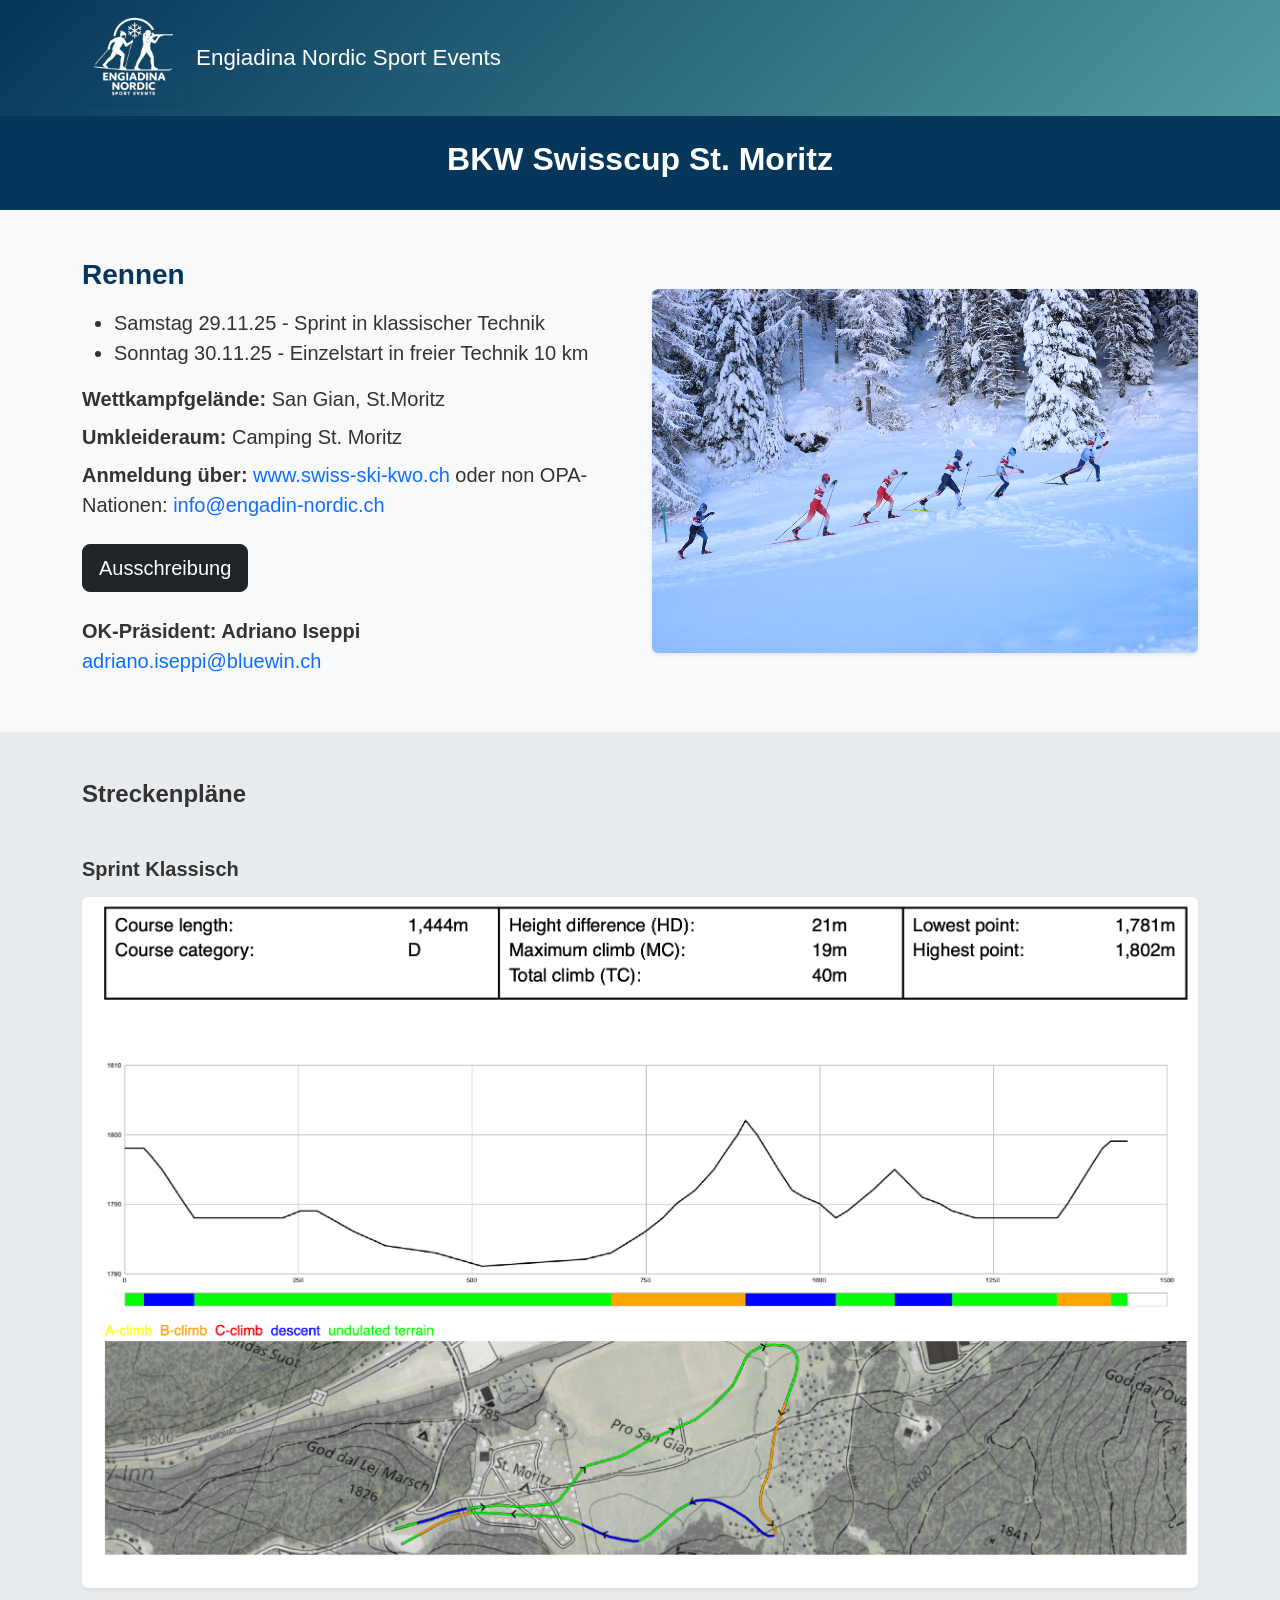
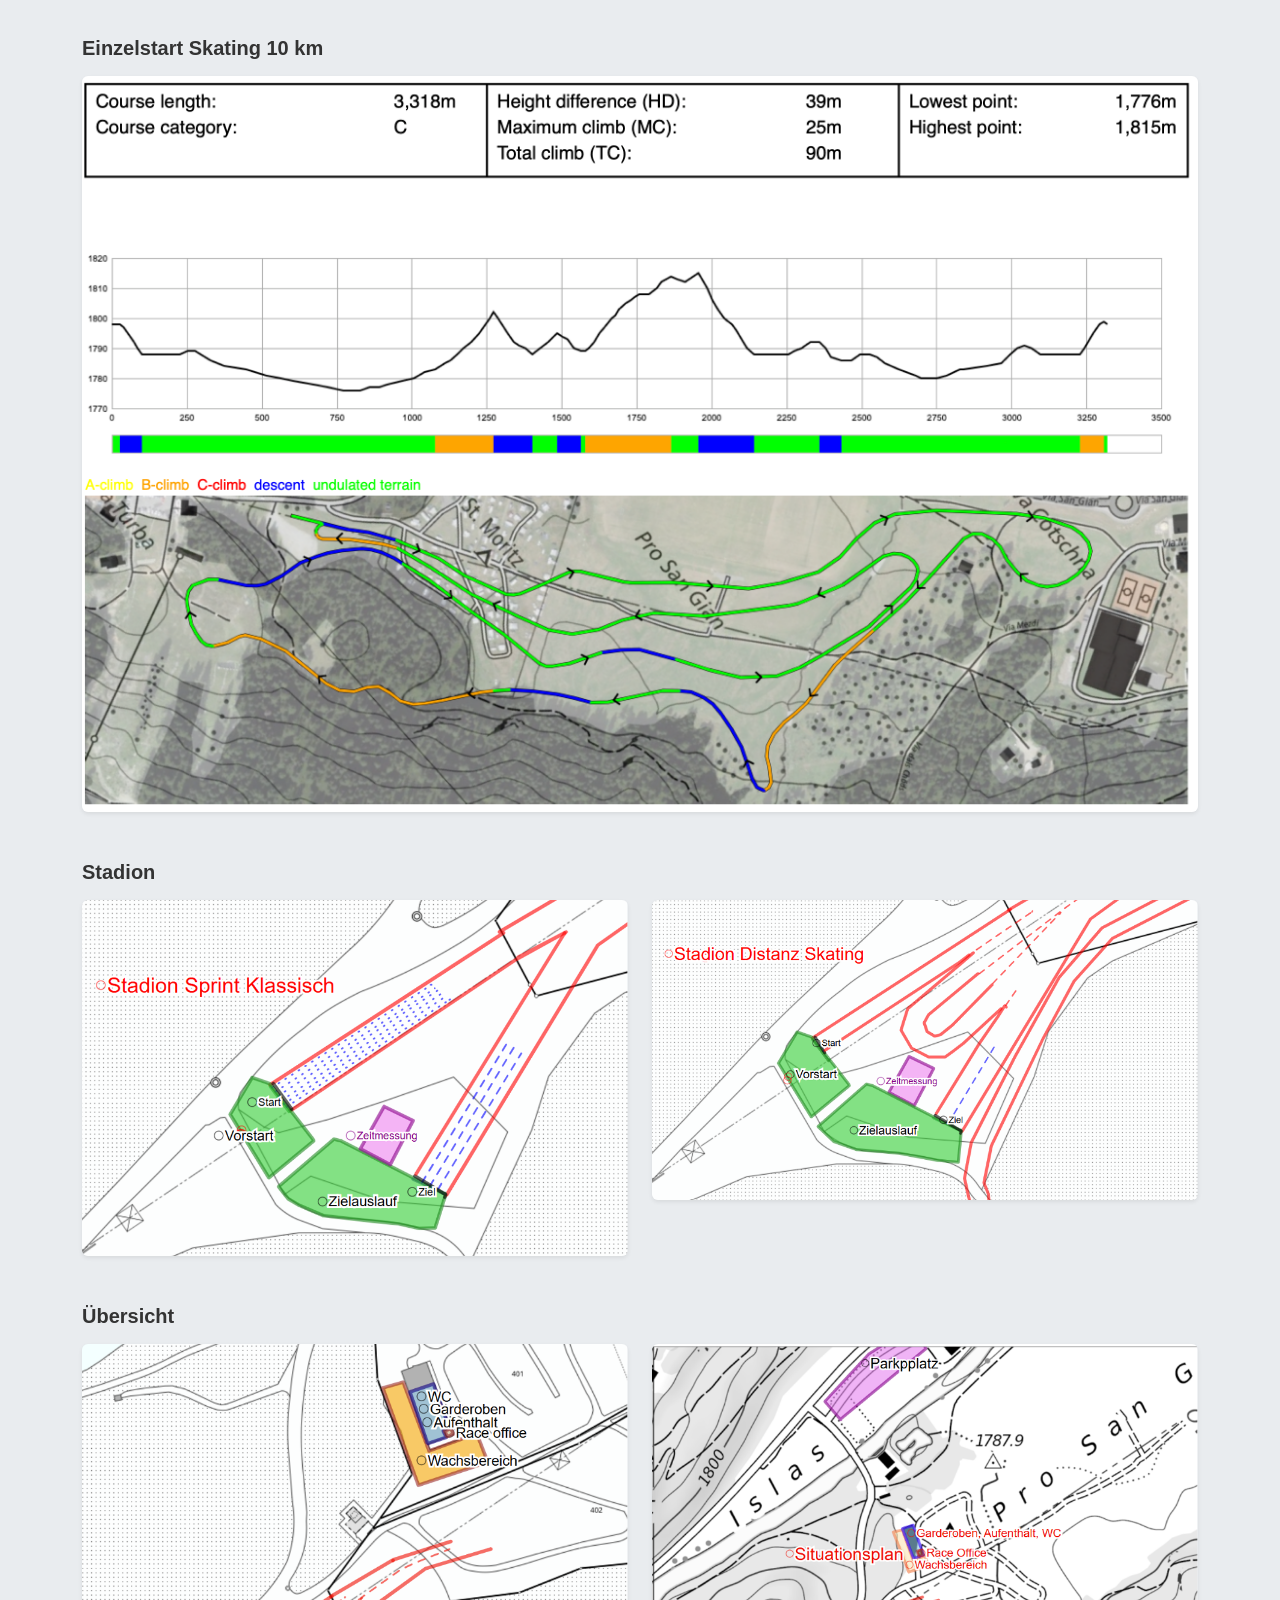
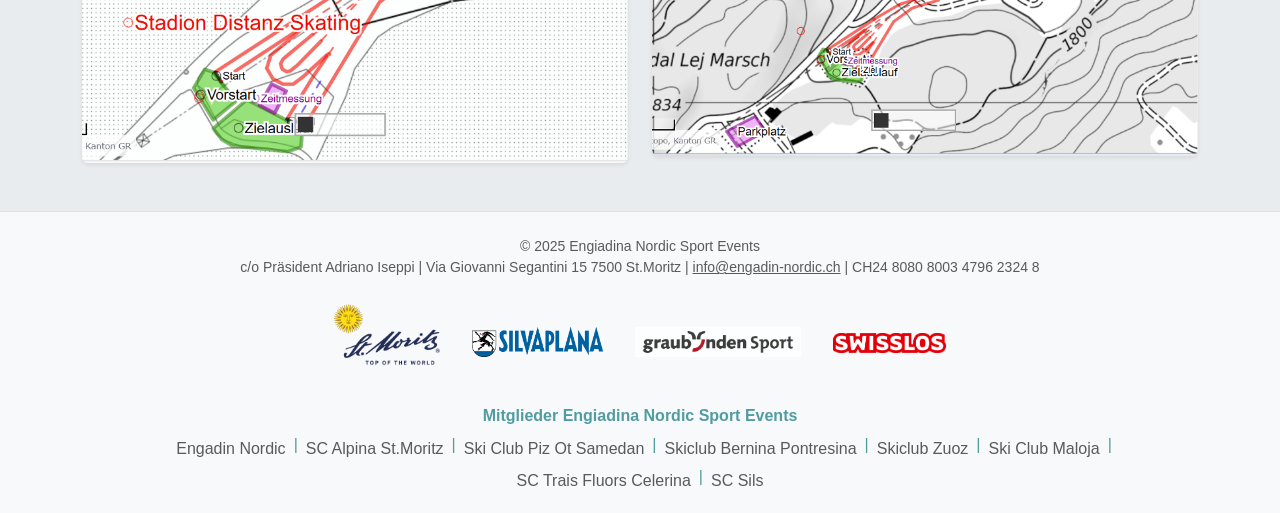
==== index.html @ 01edca63 "Changes" ====
<!DOCTYPE html>
<html lang="en">

<head>
  <meta charset="UTF-8">
  <meta name="viewport" content="width=device-width, initial-scale=1.0">
  <meta name="description" content="Engiadina Nordic Sport Events organisiert Nordic-Events im Engadin. Finde Termine und Informationen zu unseren Rennen.">
  <title>Engiadina Nordic Sports Event | EN Sportevents</title>
  
  <!-- Bootstrap CSS -->
  <link href="https://cdn.jsdelivr.net/npm/bootstrap@5.3.8/dist/css/bootstrap.min.css" rel="stylesheet">
  <!-- Custom CSS -->
  <link rel="stylesheet" href="styles.css">
</head>

<body>
  <!-- Navbar -->
  <nav class="navbar navbar-expand-lg custom-navbar navbar-dark sticky-top">
    <div class="container">
      <a class="navbar-brand d-flex align-items-center flex-nowrap text-truncate" href="#">
        <img src="images/logo2.png" alt="Logo" height="90" class="px-2 rounded shadow-sm flex-shrink-0">
        <span class="ms-2 text-truncate">Engiadina Nordic Sport Events</span>
      </a>
      
      <!--<button class="navbar-toggler" type="button" data-bs-toggle="collapse" data-bs-target="#navbarNav" aria-controls="navbarNav" aria-expanded="false" aria-label="Toggle navigation">
        <span class="navbar-toggler-icon"></span>
      </button>
      <div class="collapse navbar-collapse justify-content-end" id="navbarNav">
        <ul class="navbar-nav">
          <li class="nav-item"><a class="nav-link" href="#">Mitglieder</a></li>
          <li class="nav-item"><a class="nav-link" href="#">Sponsoren</a></li>
          <li class="nav-item"><a class="nav-link" href="#">Kontakt</a></li>
        </ul>
      </div>-->
    </div>
  </nav>

  <!-- Hero Section -->
  <section class="hero-section text-center text-white">
    <div class="container py-4">
      <h1 class="fs-2 fw-bold mb-2">BKW Swisscup St. Moritz</h1>
    </div>
  </section>

  <!-- Race Info Section -->
  <section class="race-info">
    <div class="container py-5">
      <div class="row align-items-center g-4">
        <div class="col-md-6">
          <h3 class="fs-3 fw-semibold mb-3">Rennen</h3>
          <ul class="fs-5">
            <li>Samstag 29.11.25 - Sprint in klassischer Technik</li>
            <li>Sonntag 30.11.25 - Einzelstart in freier Technik 10 km</li>
          </ul>
          <p class="fs-5 mb-2"><strong>Wettkampfgelände:</strong> San Gian, St.Moritz</p>
          <p class="fs-5 mb-2"><strong>Umkleideraum:</strong> Camping St. Moritz</p>
          <p class="fs-5 mb-0">
            <strong>Anmeldung über:</strong> 
            <a href="https://www.swiss-ski-kwo.ch" class="link-primary" target="_blank">www.swiss-ski-kwo.ch</a> 
            oder non OPA-Nationen: 
            <a href="mailto:info@engadin-nordic.ch" class="link-primary">info@engadin-nordic.ch</a>
          </p>
          <a href="files/auschreibung.pdf" download class="btn btn-lg btn-dark my-4">
            Ausschreibung
          </a>
          <p class="fs-5 mb-2"><strong>OK-Präsident: Adriano Iseppi</strong> 
            <br> <a href="mailto:adriano.iseppi@bluewin.ch" class="link-primary">adriano.iseppi@bluewin.ch</a></p>
        </div>
        <div class="col-md-6">
          <img src="images/6athletes.jpeg" 
               class="img-fluid rounded shadow-sm" 
               alt="Athletes racing" 
               loading="lazy">
        </div>
      </div>
    </div>
  </section>
  <section class="bg-body-secondary">
    <div class="container py-5">
      <h4 class="fs-4 fw-semibold mb-5"> Streckenpläne</h4>
        <div>
          <h5 class="fs-5 fw-semibold mb-3">Sprint Klassisch</h5>
          <img src="images/sprint.png" 
               class="img-fluid rounded shadow-sm" 
               alt="Sprint Classic Map" 
               loading="lazy">
        </div>
        <div>
          <h5 class="fs-5 fw-semibold mt-5 mb-3">Einzelstart Skating 10 km</h5>
          <img src="images/distanz.png" 
               class="img-fluid rounded shadow-sm" 
               alt="Individual Skate Map" 
               loading="lazy">
        </div>
        <div class="row">
          <h5 class="fs-5 fw-semibold mt-5 mb-3">Stadion</h5>
          <div class="col">
            
            <img src="images/stadion1.png" 
                class="img-fluid rounded shadow-sm" 
                alt="Stadionübersicht" 
                loading="lazy">
          </div>
          <div class="col">
            <img src="images/stadion2.png" 
                class="img-fluid rounded shadow-sm" 
                alt="Stadionübersicht" 
                loading="lazy">
          </div>
        </div>
        <div class="row">
          <h5 class="fs-5 fw-semibold mt-5 mb-3">Übersicht</h5>
          <div class="col">  
            <img src="images/uebersicht1.png" 
                class="img-fluid rounded shadow-sm" 
                alt="Übersichtsplan" 
                loading="lazy">
          </div>
          <div class="col">
            <img src="images/uebersicht2.png" 
                class="img-fluid rounded shadow-sm" 
                alt="Übersichtsplan" 
                loading="lazy">
          </div>
        </div>
    </div>
  </section>

  <!-- Footer -->
<footer class="bg-light mt-auto pt-4 pb-3">
  <div class="container">

    <!-- Contact / Copyright -->
    <div class="text-center mb-3">
      <small class="text-muted d-block">© 2025 Engiadina Nordic Sport Events</small>
      <small class="text-muted d-block">
        c/o Präsident Adriano Iseppi | Via Giovanni Segantini 15
        7500 St.Moritz | 
        <a href="mailto:info@engadin-nordic.ch" class="text-muted">info@engadin-nordic.ch</a>
        | CH24 8080 8003 4796 2324 8
      </small>
    </div>

    <!-- Sponsors -->
    <div class="d-flex justify-content-center align-items-center mb-3 flex-wrap">
      <a href="https://www.stmoritz.com" class="mx-3 my-2">
        <img src="images/stmoritz.png" alt="Sponsor 1" height="80">
      </a>
      <a href="https://silvaplana.ch" class="mx-3 my-2">
        <img src="images/silvaplana.png" alt="Sponsor 2" height="30">
      </a>
      <a href="https://www.gr.ch/DE/institutionen/verwaltung/ekud/avs/sport/Seiten/default.aspx" class="mx-3 my-2">
        <img src="images/grsport.jpg" alt="Sponsor 3" height="30">
      </a>
      <a href="https://www.swisslos.ch/en/home.html" class="mx-3 my-2">
        <img src="images/swisslos.png" alt="Sponsor 4" height="20">
      </a>
    </div>

    <!-- Skiclubs -->
    <div class="text-center link-colored">
      <h6 class="fw-semibold mb-2">Mitglieder Engiadina Nordic Sport Events</h6>
      <div class="d-flex justify-content-center flex-wrap">
        <a href="https://engadin-nordic.ch" class="mx-2 my-1 text-decoration-none text-muted">Engadin Nordic</a> |
        <a href="https://www.skiclub-alpina.ch/" class="mx-2 my-1 text-decoration-none text-muted">SC Alpina St.Moritz</a> |
        <a href="https://www.pizot.ch/" class="mx-2 my-1 text-decoration-none text-muted">Ski Club Piz Ot Samedan</a> |
        <a href="https://skiclubpontresina.ch/" class="mx-2 my-1 text-decoration-none text-muted">Skiclub Bernina Pontresina</a> |
        <a href="https://www.skiclub-zuoz.ch/" class="mx-2 my-1 text-decoration-none text-muted">Skiclub Zuoz</a> |
        <p class="mx-2 my-1 text-decoration-none text-muted">Ski Club Maloja</p> |
        <p class="mx-2 my-1 text-decoration-none text-muted">SC Trais Fluors Celerina</p> |
        <p class="mx-2 my-1 text-decoration-none text-muted">SC Sils</p>
      </div>
    </div>

  </div>
</footer>

  <script src="https://cdn.jsdelivr.net/npm/bootstrap@5.3.8/dist/js/bootstrap.bundle.min.js"></script>
</body>
</html>
---- styles.css ----
/* Navbar */
.custom-navbar {
    background: linear-gradient(135deg, #063659 0%, #519BA2 100%);
  }
  
  .navbar-brand {
    min-width: 0; /* wichtig für text-truncate in flexbox */
  }
  
  .navbar-brand span {
    display: inline-block;
    font-size: clamp(0.8rem, 2vw, 1.4rem);
    overflow: hidden;
    text-overflow: ellipsis;
    white-space: nowrap;
  }
  
  
  /* Hero Section */
  .hero-section {
    background: #063659;
    color: #fff;
  }
  
  /* Race Info Section */
  .race-info {
    background-color: #f8f9fa;
  }
  
  .race-info h3 {
    color: #063659;
  }
  
  ul.list-unstyled li {
    margin-bottom: 0.5rem;
  }
  
  
  
  /* Footer */
  footer {
    border-top: 1px solid #dee2e6;
  }
  
  /* Optional — make links look neat */
  a.link-primary {
    text-decoration: none;
    font-weight: 500;
  }
  a.link-primary:hover {
    text-decoration: underline;
  }
  
  .link-colored {
    color: #519BA2 !important;
  }
  /* Small adjustments for spacing */
  body {
    font-family: 'Arial', sans-serif;
    color: #333;
  }
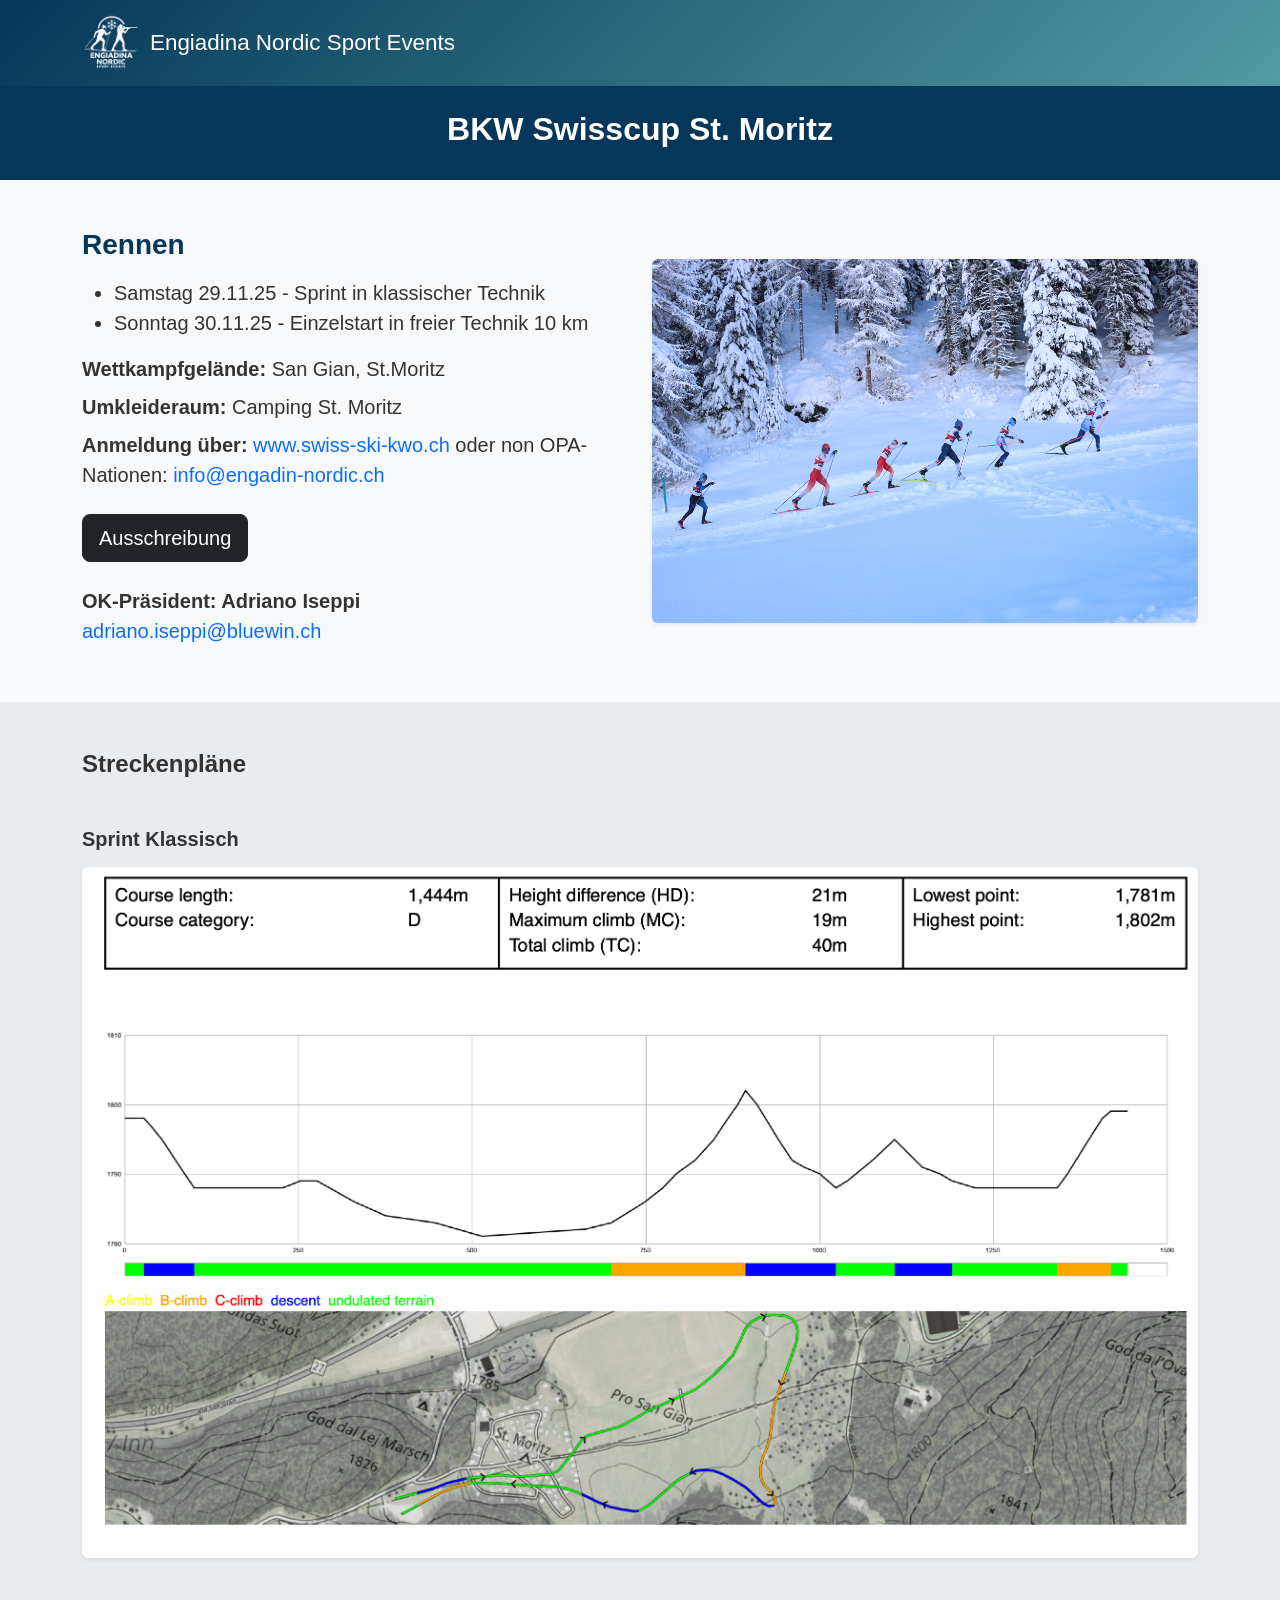
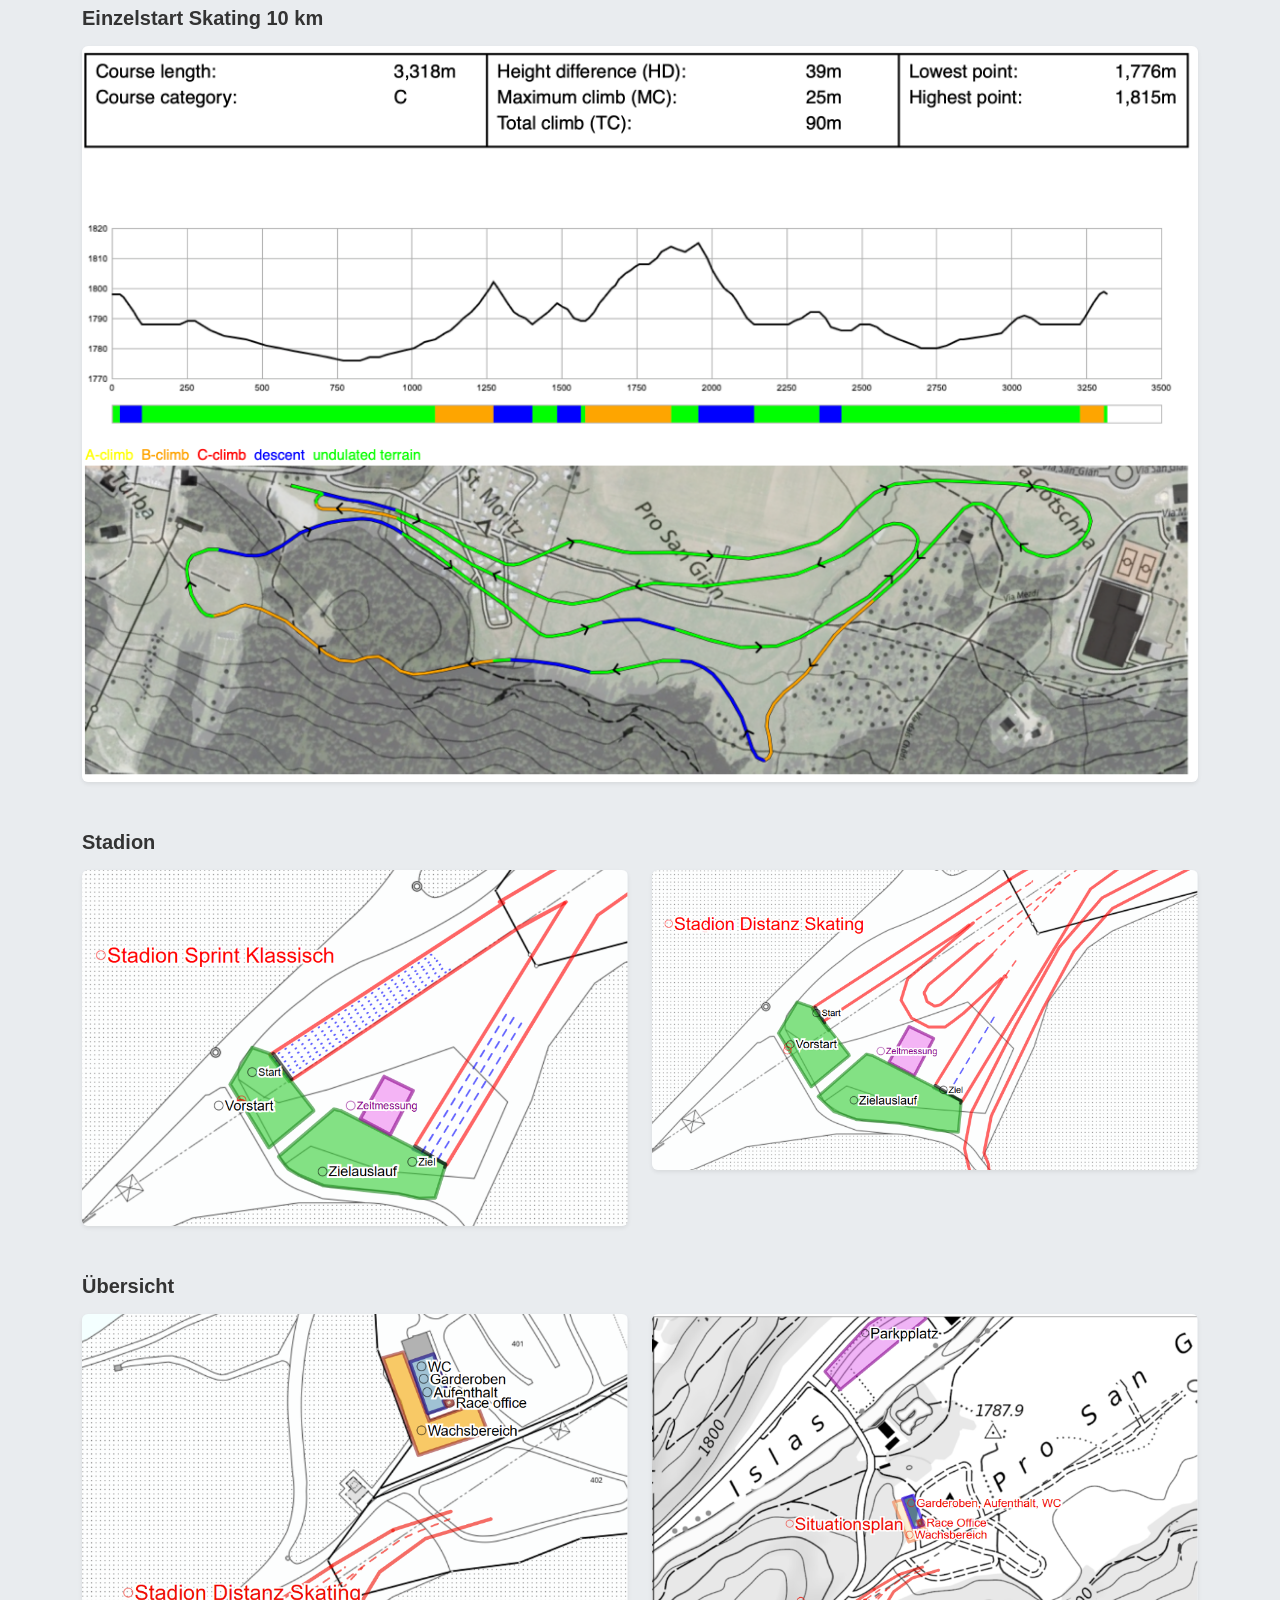
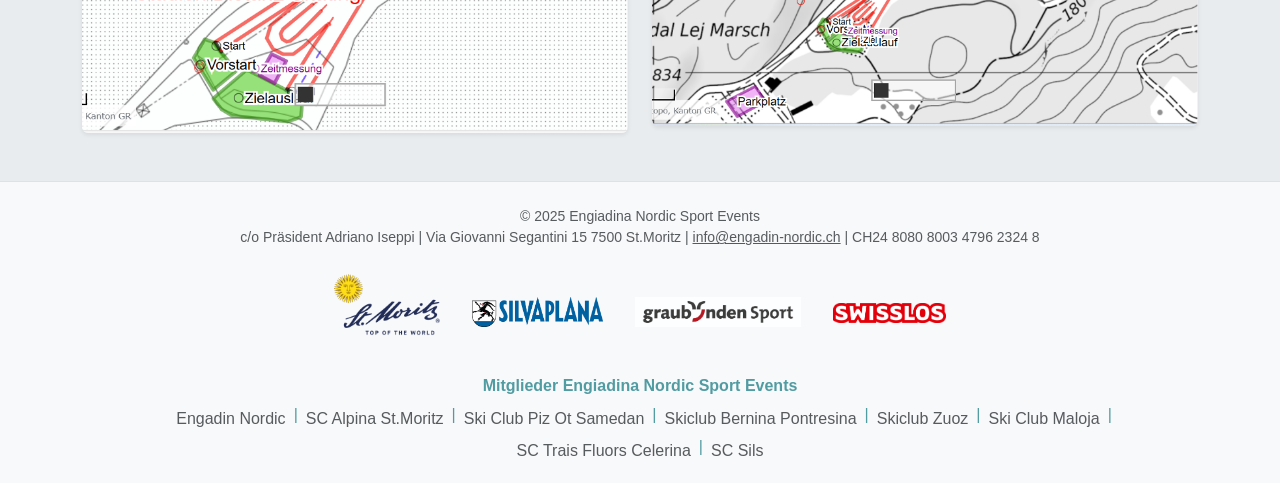
==== commit 4f83646b: "changes" ====
--- a/index.html
+++ b/index.html
@@ -17,9 +17,9 @@
   <!-- Navbar -->
   <nav class="navbar navbar-expand-lg custom-navbar navbar-dark sticky-top">
     <div class="container">
-      <a class="navbar-brand d-flex align-items-center flex-nowrap text-truncate" href="#">
-        <img src="images/logo2.png" alt="Logo" height="90" class="px-2 rounded shadow-sm flex-shrink-0">
-        <span class="ms-2 text-truncate">Engiadina Nordic Sport Events</span>
+      <a class="navbar-brand d-flex align-items-center" href="#">
+        <img src="images/logo2.png" alt="Logo" height="90" class="logo flex-shrink-0">
+        <span class="brand-text ms-2">Engiadina Nordic Sport Events</span>
       </a>
       
       <!--<button class="navbar-toggler" type="button" data-bs-toggle="collapse" data-bs-target="#navbarNav" aria-controls="navbarNav" aria-expanded="false" aria-label="Toggle navigation">
--- a/styles.css
+++ b/styles.css
@@ -4,16 +4,24 @@
   }
   
   .navbar-brand {
-    min-width: 0; /* wichtig für text-truncate in flexbox */
+    display: flex;
+    align-items: center;
+    min-width: 0; /* für flex + text-overflow wichtig */
   }
   
-  .navbar-brand span {
-    display: inline-block;
-    font-size: clamp(0.8rem, 2vw, 1.4rem);
+  .navbar-brand .logo {
+    height: 60px;
+    flex-shrink: 0; /* Logo bleibt gleich groß */
+  }
+  
+  .navbar-brand .brand-text {
+    flex-grow: 1;          /* Text nutzt den ganzen Platz */
+    font-size: clamp(0.9rem, 4vw, 1.4rem); /* dynamisch nach Platz */
+    white-space: nowrap;    /* oder normal, falls umbrechen erlaubt */
     overflow: hidden;
     text-overflow: ellipsis;
-    white-space: nowrap;
   }
+  
   
   
   /* Hero Section */
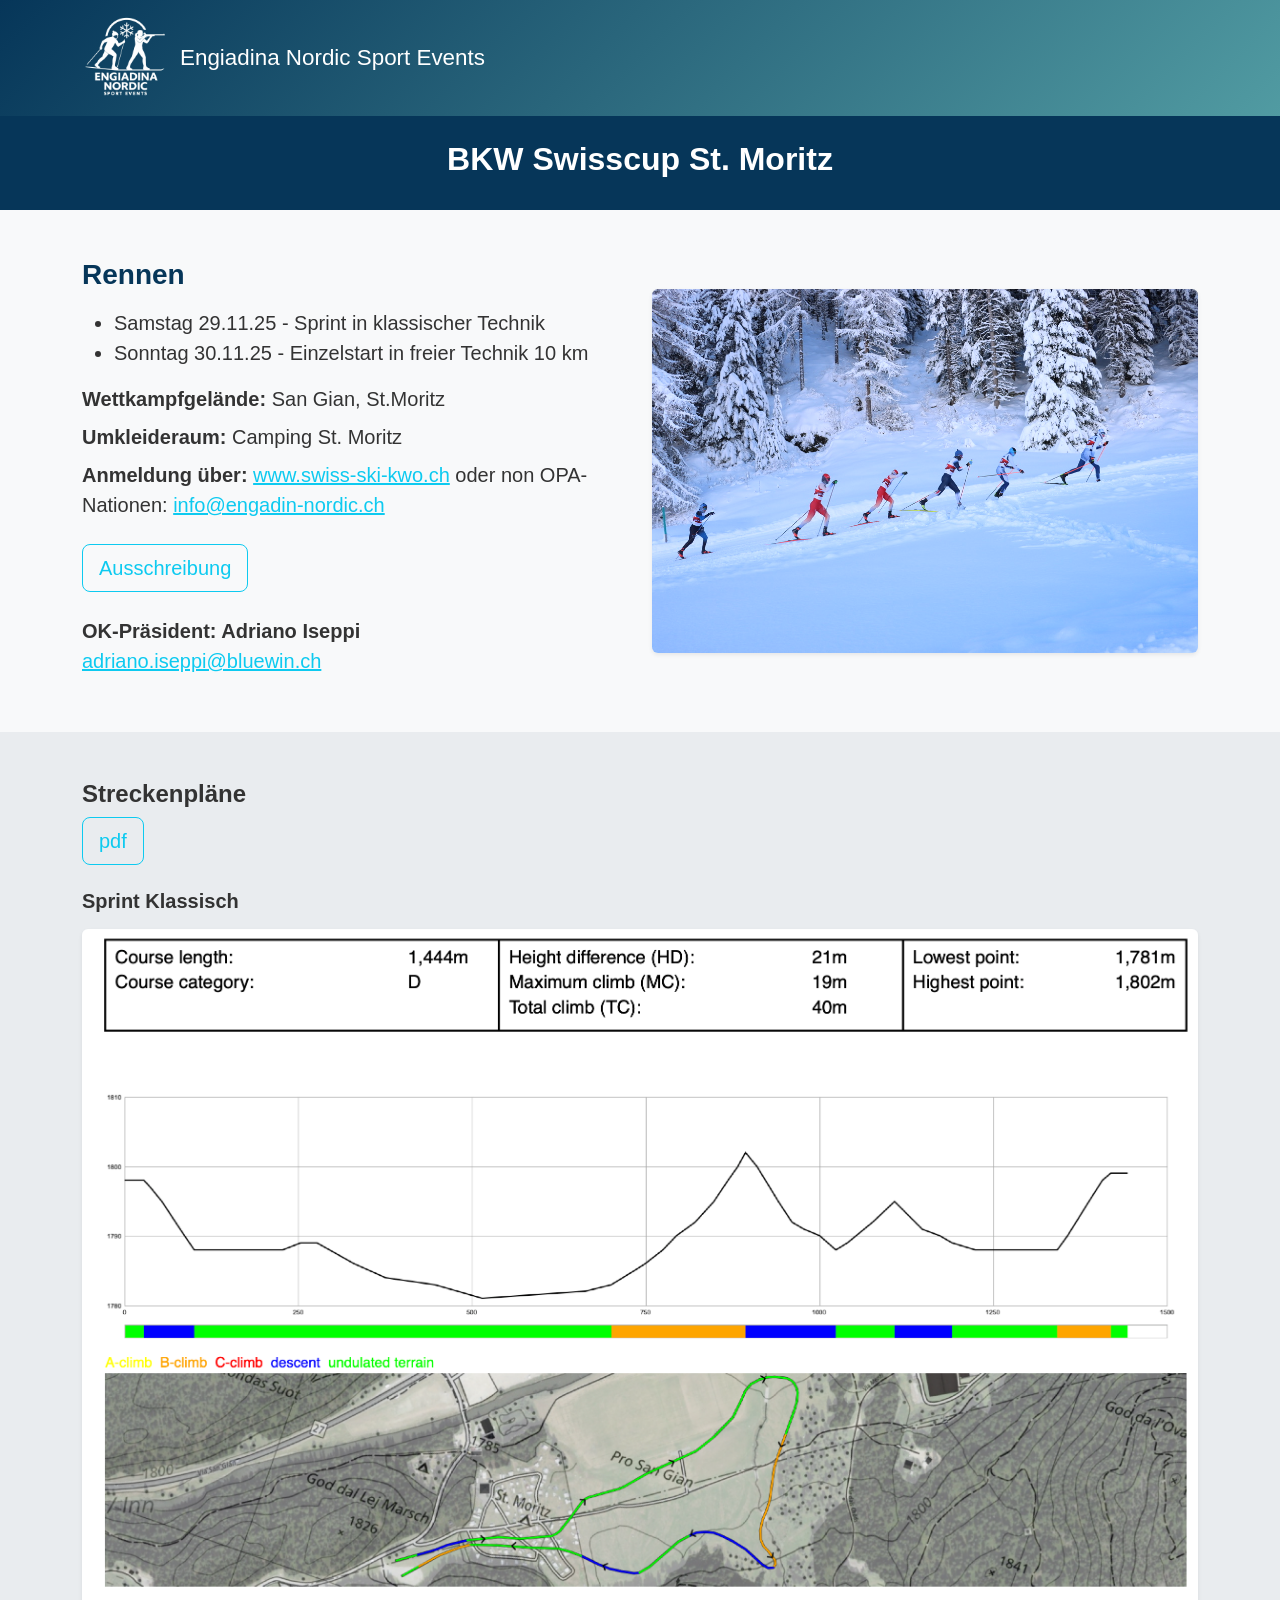
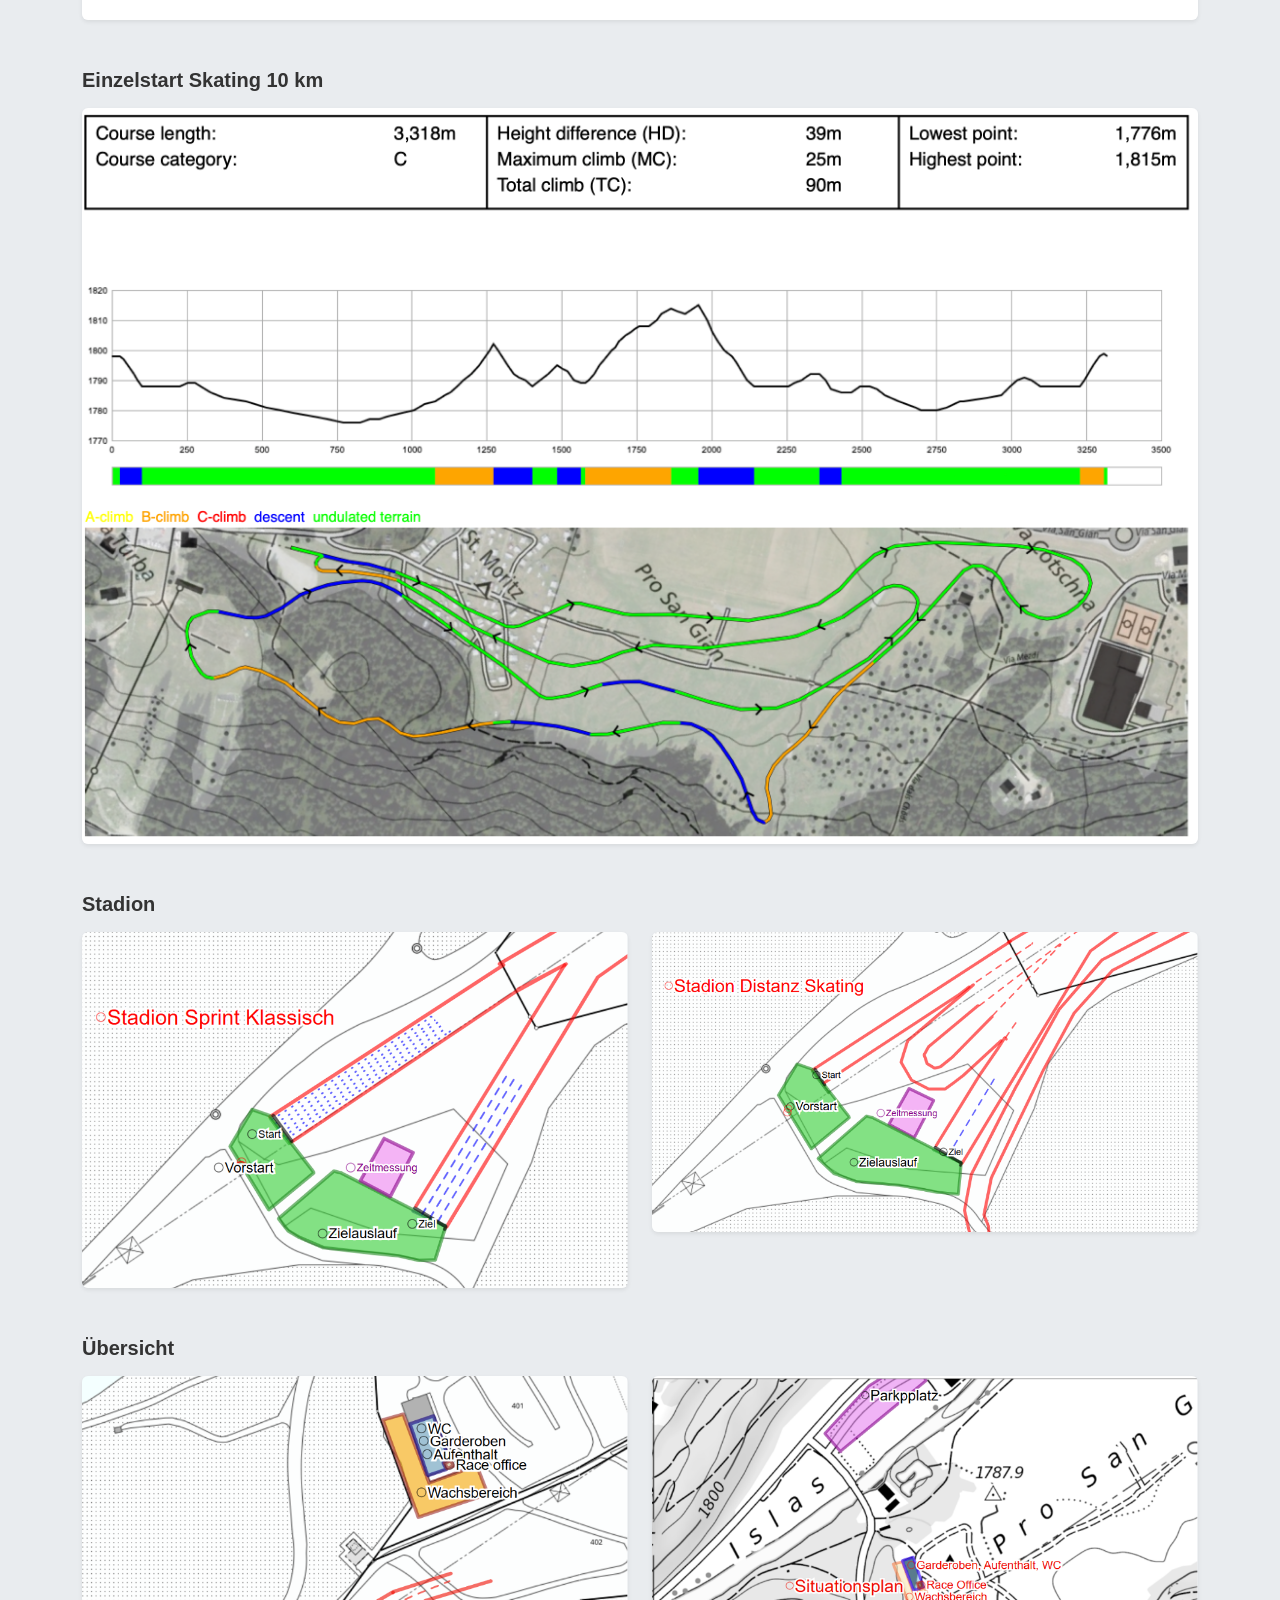
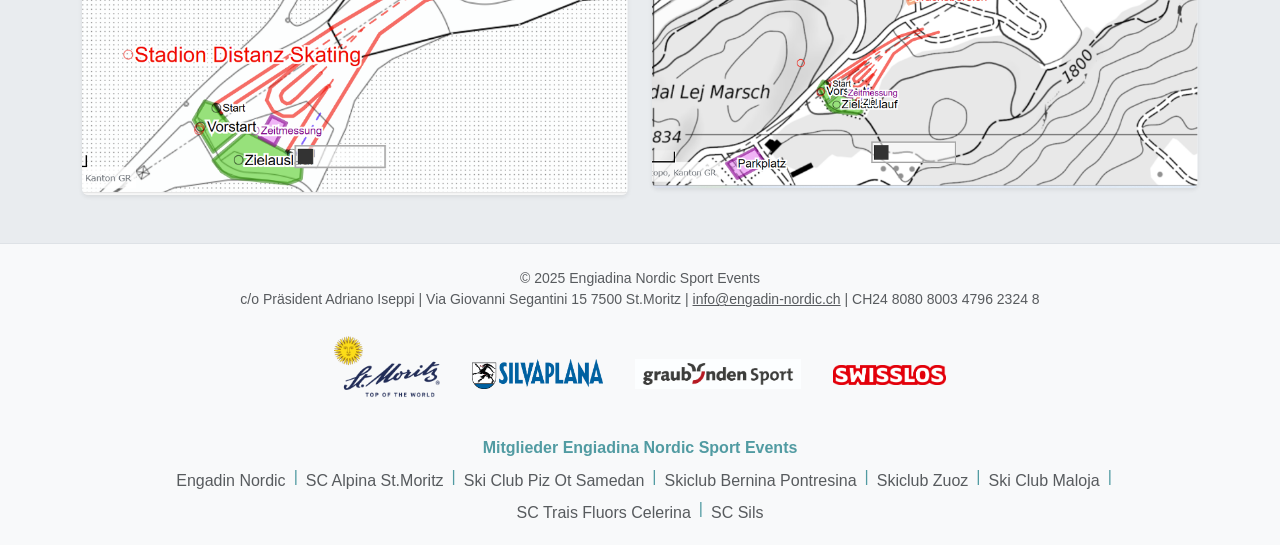
==== commit 1dc64a94: "various changes" ====
--- a/index.html
+++ b/index.html
@@ -56,15 +56,15 @@
           <p class="fs-5 mb-2"><strong>Umkleideraum:</strong> Camping St. Moritz</p>
           <p class="fs-5 mb-0">
             <strong>Anmeldung über:</strong> 
-            <a href="https://www.swiss-ski-kwo.ch" class="link-primary" target="_blank">www.swiss-ski-kwo.ch</a> 
+            <a href="https://www.swiss-ski-kwo.ch" class="link-info" target="_blank">www.swiss-ski-kwo.ch</a> 
             oder non OPA-Nationen: 
-            <a href="mailto:info@engadin-nordic.ch" class="link-primary">info@engadin-nordic.ch</a>
+            <a href="mailto:info@engadin-nordic.ch" class="link-info">info@engadin-nordic.ch</a>
           </p>
-          <a href="files/auschreibung.pdf" download class="btn btn-lg btn-dark my-4">
+          <a href="files/swisscup st.moritz_auschreibung.pdf" download class="btn btn-lg btn-outline-info my-4">
             Ausschreibung
           </a>
           <p class="fs-5 mb-2"><strong>OK-Präsident: Adriano Iseppi</strong> 
-            <br> <a href="mailto:adriano.iseppi@bluewin.ch" class="link-primary">adriano.iseppi@bluewin.ch</a></p>
+            <br> <a href="mailto:adriano.iseppi@bluewin.ch" class="link-info">adriano.iseppi@bluewin.ch</a></p>
         </div>
         <div class="col-md-6">
           <img src="images/6athletes.jpeg" 
@@ -77,7 +77,10 @@
   </section>
   <section class="bg-body-secondary">
     <div class="container py-5">
-      <h4 class="fs-4 fw-semibold mb-5"> Streckenpläne</h4>
+      <h4 class="fs-4 fw-semibold mb-2"> Streckenpläne </h4>
+      <a href="files/swisscup st.moritz_streckenpläne.pdf" download class="btn btn-lg btn-outline-info mb-4">
+        pdf
+      </a>
         <div>
           <h5 class="fs-5 fw-semibold mb-3">Sprint Klassisch</h5>
           <img src="images/sprint.png" 
--- a/styles.css
+++ b/styles.css
@@ -10,8 +10,8 @@
   }
   
   .navbar-brand .logo {
-    height: 60px;
-    flex-shrink: 0; /* Logo bleibt gleich groß */
+    height: 90px;
+    flex-shrink: 0.5; /* Logo bleibt gleich groß */
   }
   
   .navbar-brand .brand-text {
@@ -21,7 +21,6 @@
     overflow: hidden;
     text-overflow: ellipsis;
   }
-  
   
   
   /* Hero Section */
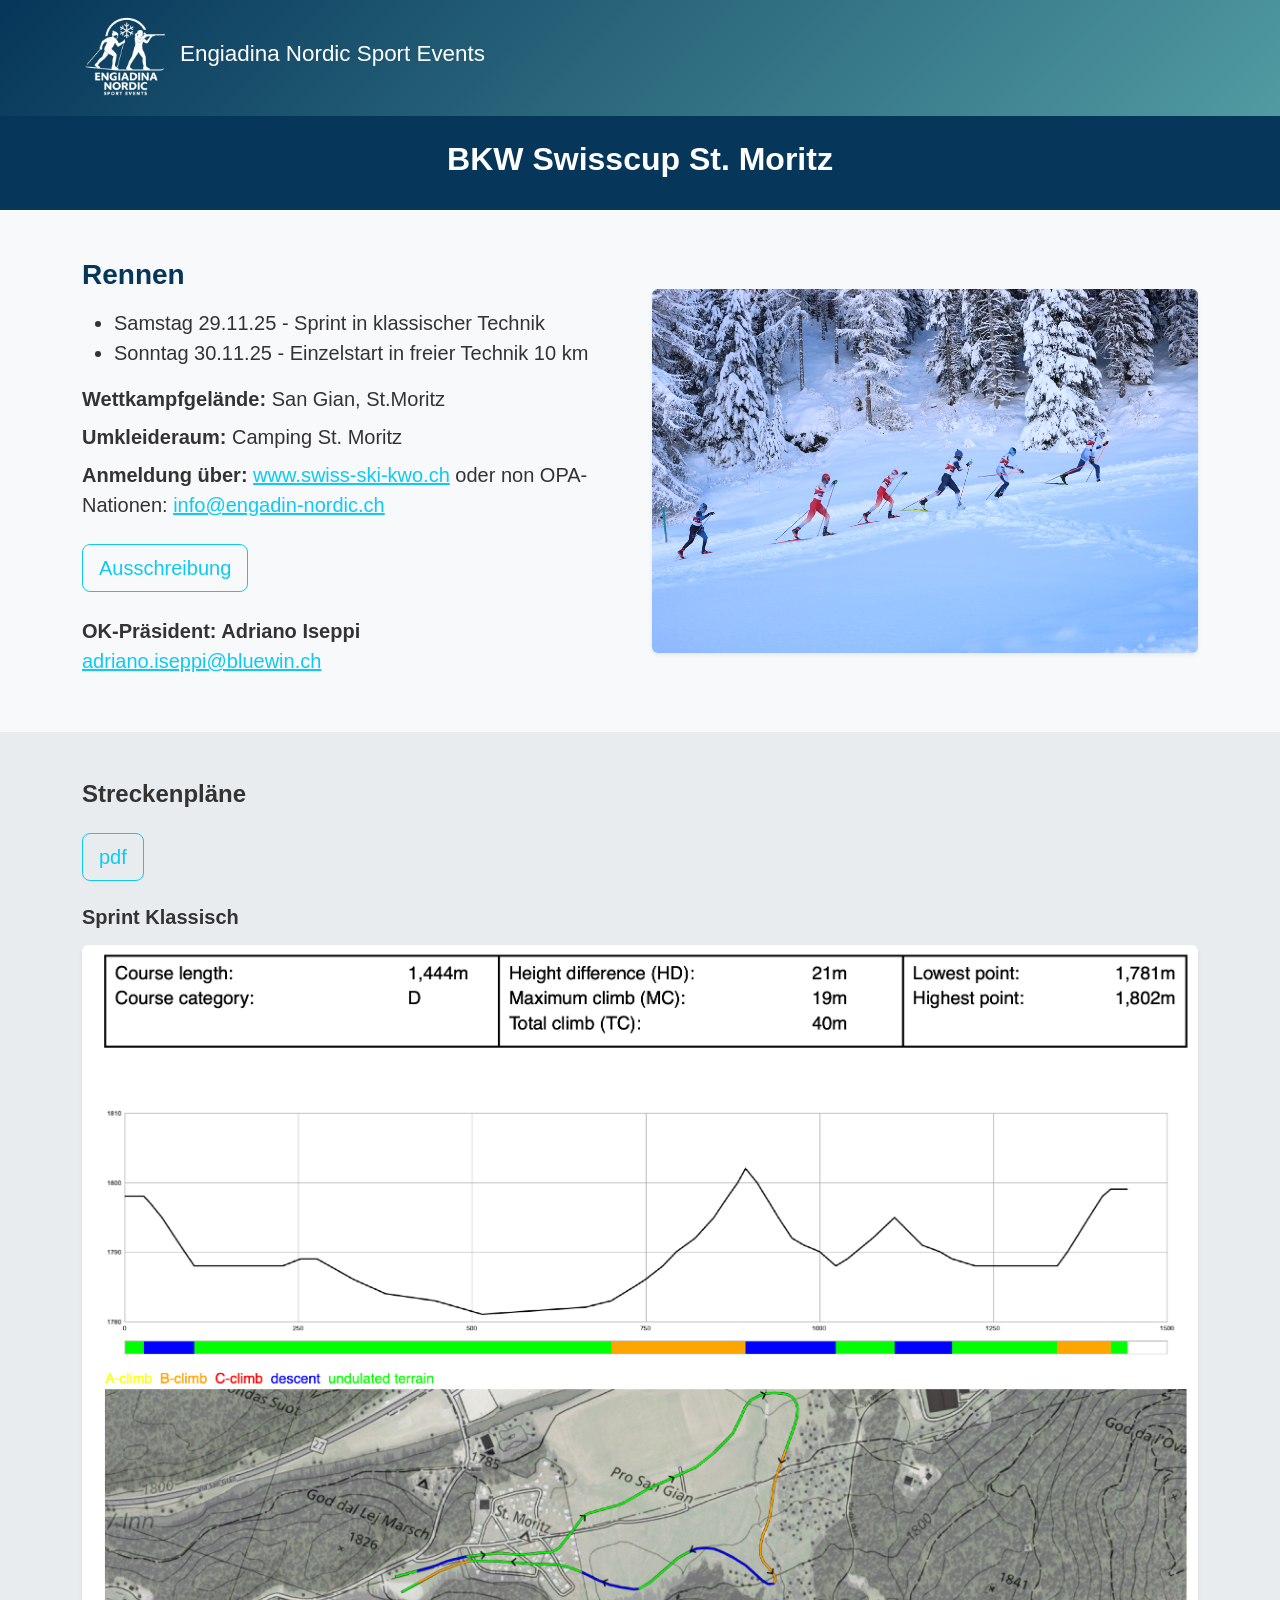
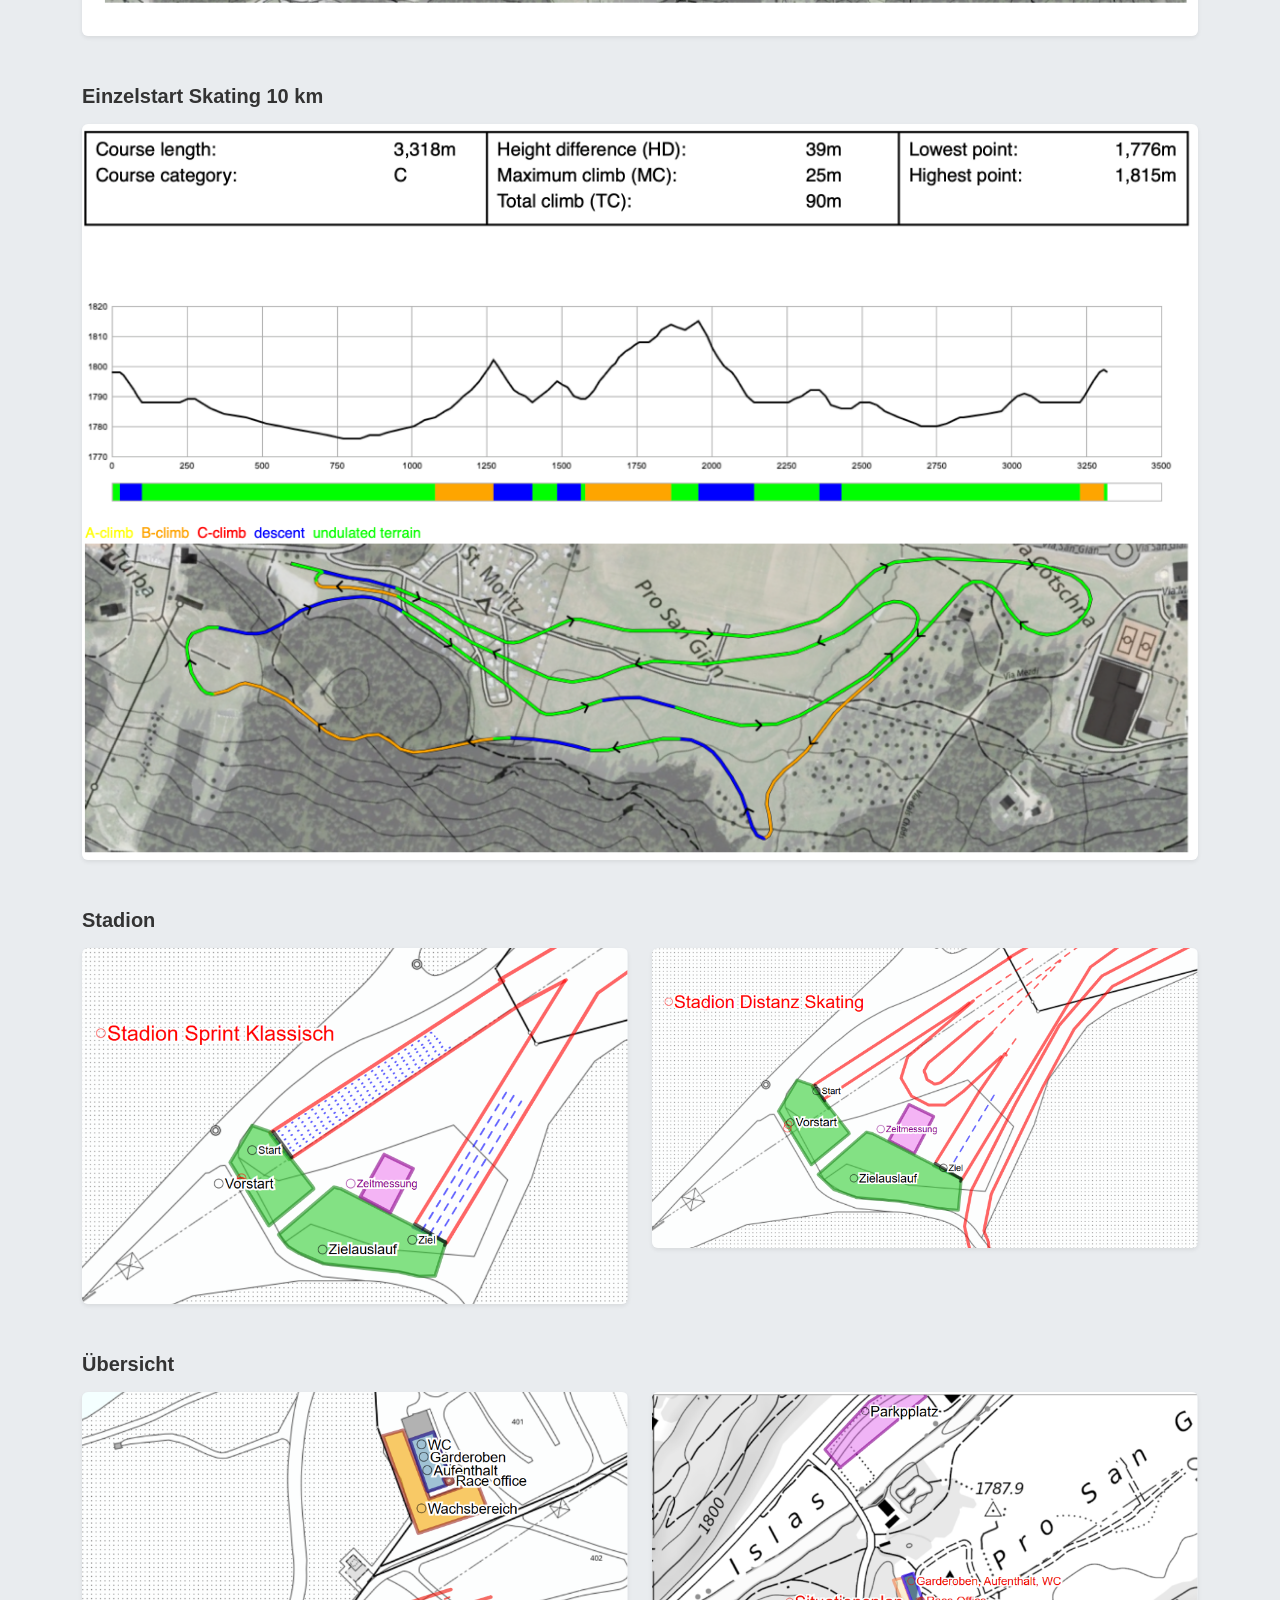
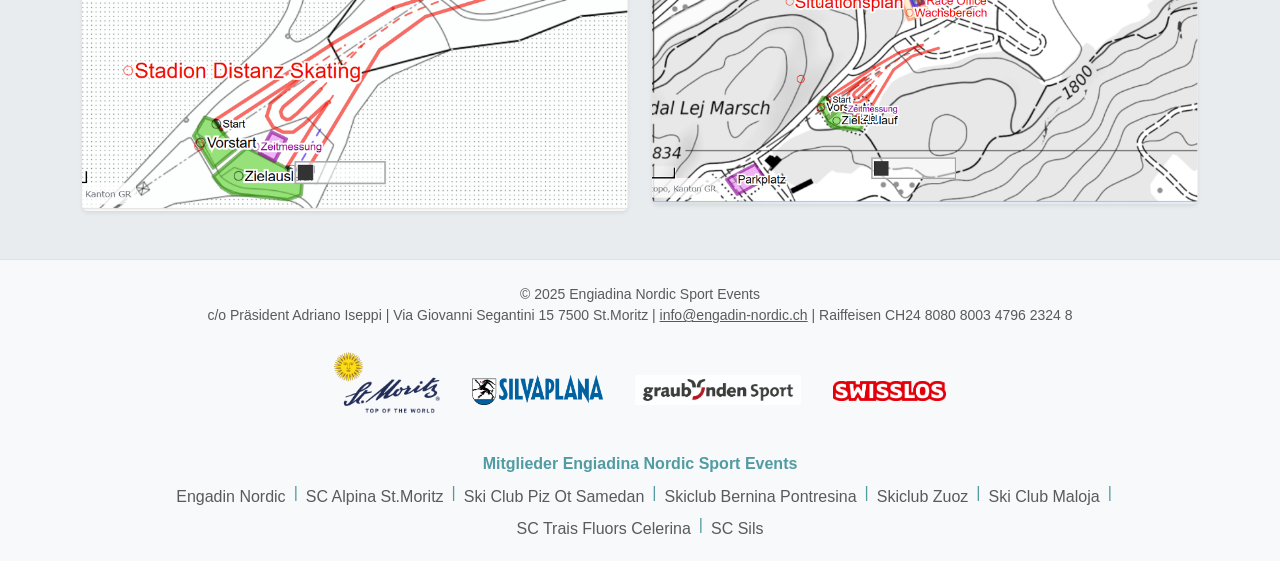
==== commit 6043e105: "meta changes" ====
--- a/index.html
+++ b/index.html
@@ -2,11 +2,16 @@
 <html lang="en">
 
 <head>
+  <title>Engiadina Nordic Sport Events</title>
   <meta charset="UTF-8">
   <meta name="viewport" content="width=device-width, initial-scale=1.0">
   <meta name="description" content="Engiadina Nordic Sport Events organisiert Nordic-Events im Engadin. Finde Termine und Informationen zu unseren Rennen.">
-  <title>Engiadina Nordic Sports Event | EN Sportevents</title>
-  
+  <meta name="robots" content="index, follow">
+  <meta property="og:title" content="Engiadina Nordic Sport Events">
+  <meta property="og:site_name" content="Engiadina Nordic Sport Events">
+  <meta property="og:url" content="https://en-sportevents.ch">
+  <meta property="og:type" content="website">
+
   <!-- Bootstrap CSS -->
   <link href="https://cdn.jsdelivr.net/npm/bootstrap@5.3.8/dist/css/bootstrap.min.css" rel="stylesheet">
   <!-- Custom CSS -->
@@ -19,7 +24,7 @@
     <div class="container">
       <a class="navbar-brand d-flex align-items-center" href="#">
         <img src="images/logo2.png" alt="Logo" height="90" class="logo flex-shrink-0">
-        <span class="brand-text ms-2">Engiadina Nordic Sport Events</span>
+        <h1 class="brand-text ms-2">Engiadina Nordic Sport Events</h1>
       </a>
       
       <!--<button class="navbar-toggler" type="button" data-bs-toggle="collapse" data-bs-target="#navbarNav" aria-controls="navbarNav" aria-expanded="false" aria-label="Toggle navigation">
@@ -38,7 +43,7 @@
   <!-- Hero Section -->
   <section class="hero-section text-center text-white">
     <div class="container py-4">
-      <h1 class="fs-2 fw-bold mb-2">BKW Swisscup St. Moritz</h1>
+      <h2 class="fs-2 fw-bold mb-2">BKW Swisscup St. Moritz</h2>
     </div>
   </section>
 
@@ -77,8 +82,8 @@
   </section>
   <section class="bg-body-secondary">
     <div class="container py-5">
-      <h4 class="fs-4 fw-semibold mb-2"> Streckenpläne </h4>
-      <a href="files/swisscup st.moritz_streckenpläne.pdf" download class="btn btn-lg btn-outline-info mb-4">
+      <h4 class="fs-4 fw-semibold mb-4"> Streckenpläne </h4>
+      <a href="files/swisscup st.moritz_streckenplaene.pdf" download class="btn btn-lg btn-outline-info mb-4">
         pdf
       </a>
         <div>
@@ -140,7 +145,7 @@
         c/o Präsident Adriano Iseppi | Via Giovanni Segantini 15
         7500 St.Moritz | 
         <a href="mailto:info@engadin-nordic.ch" class="text-muted">info@engadin-nordic.ch</a>
-        | CH24 8080 8003 4796 2324 8
+        | Raiffeisen CH24 8080 8003 4796 2324 8
       </small>
     </div>
 
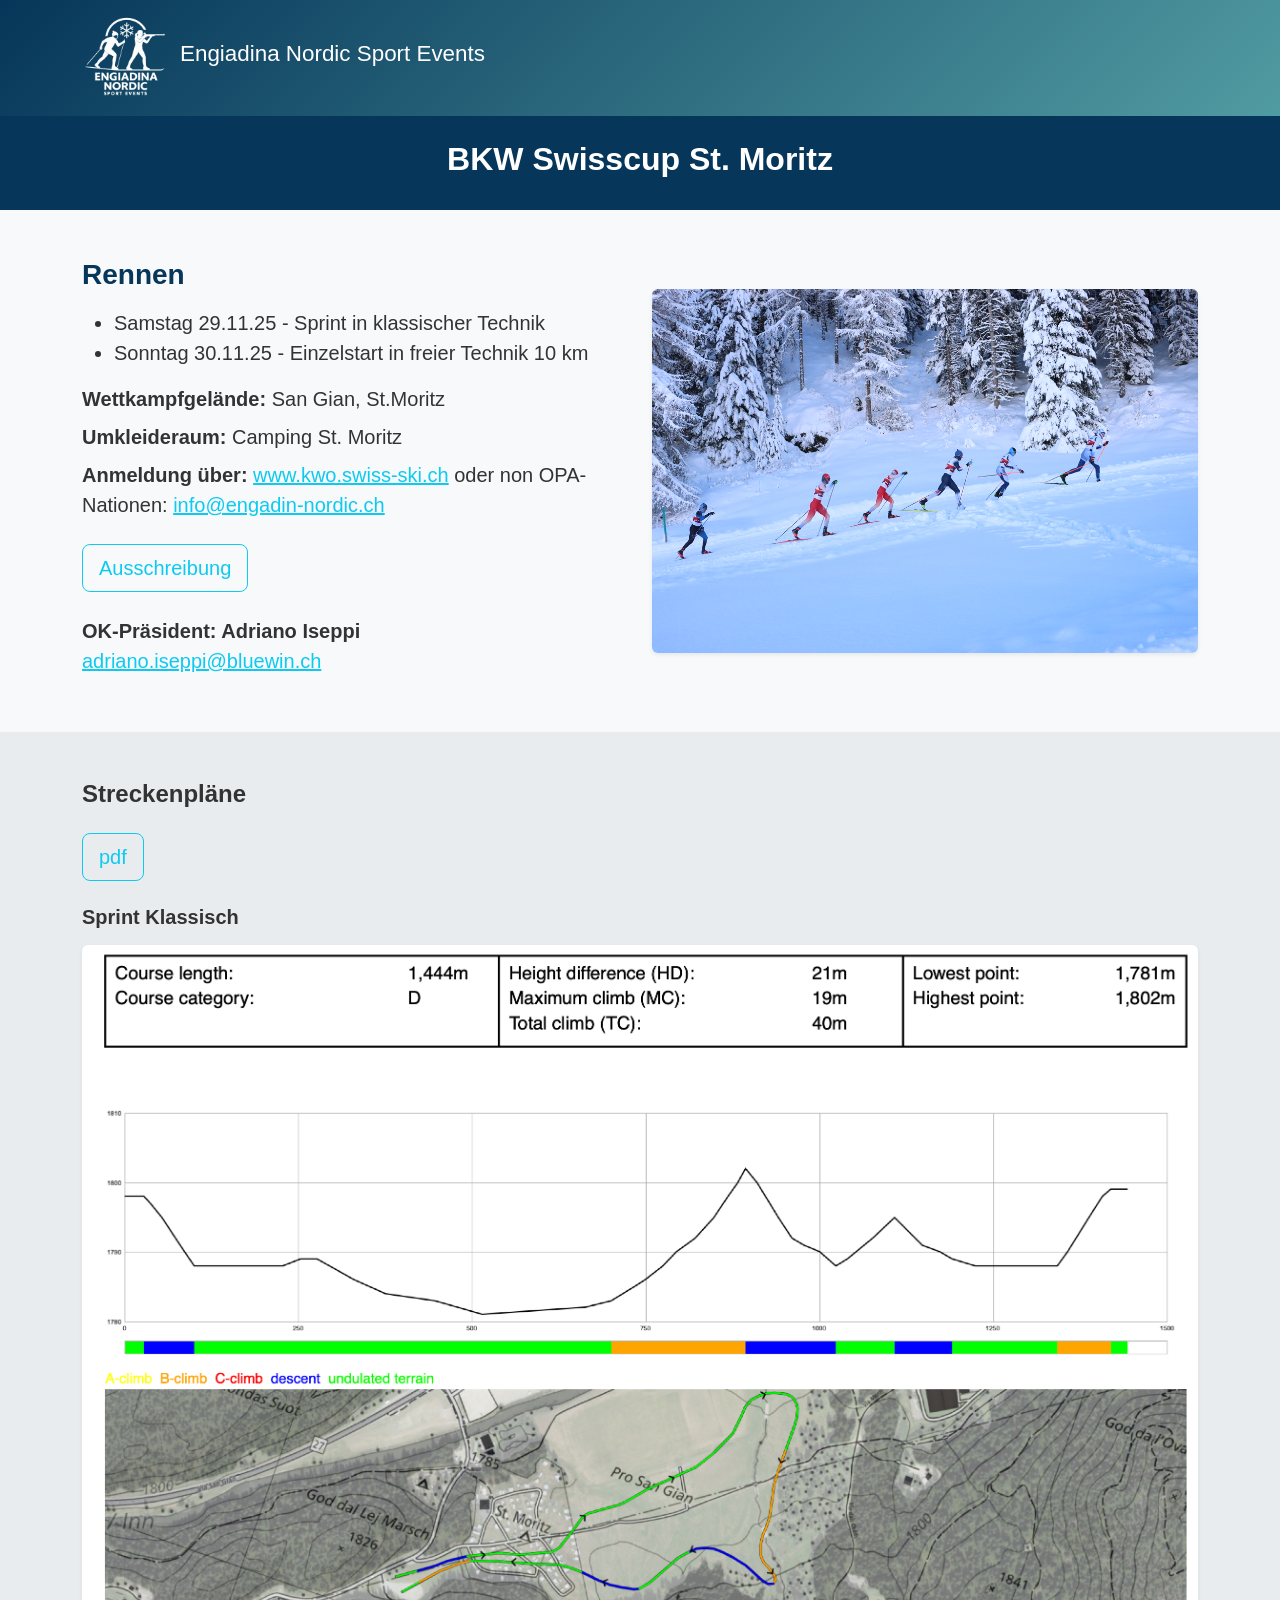
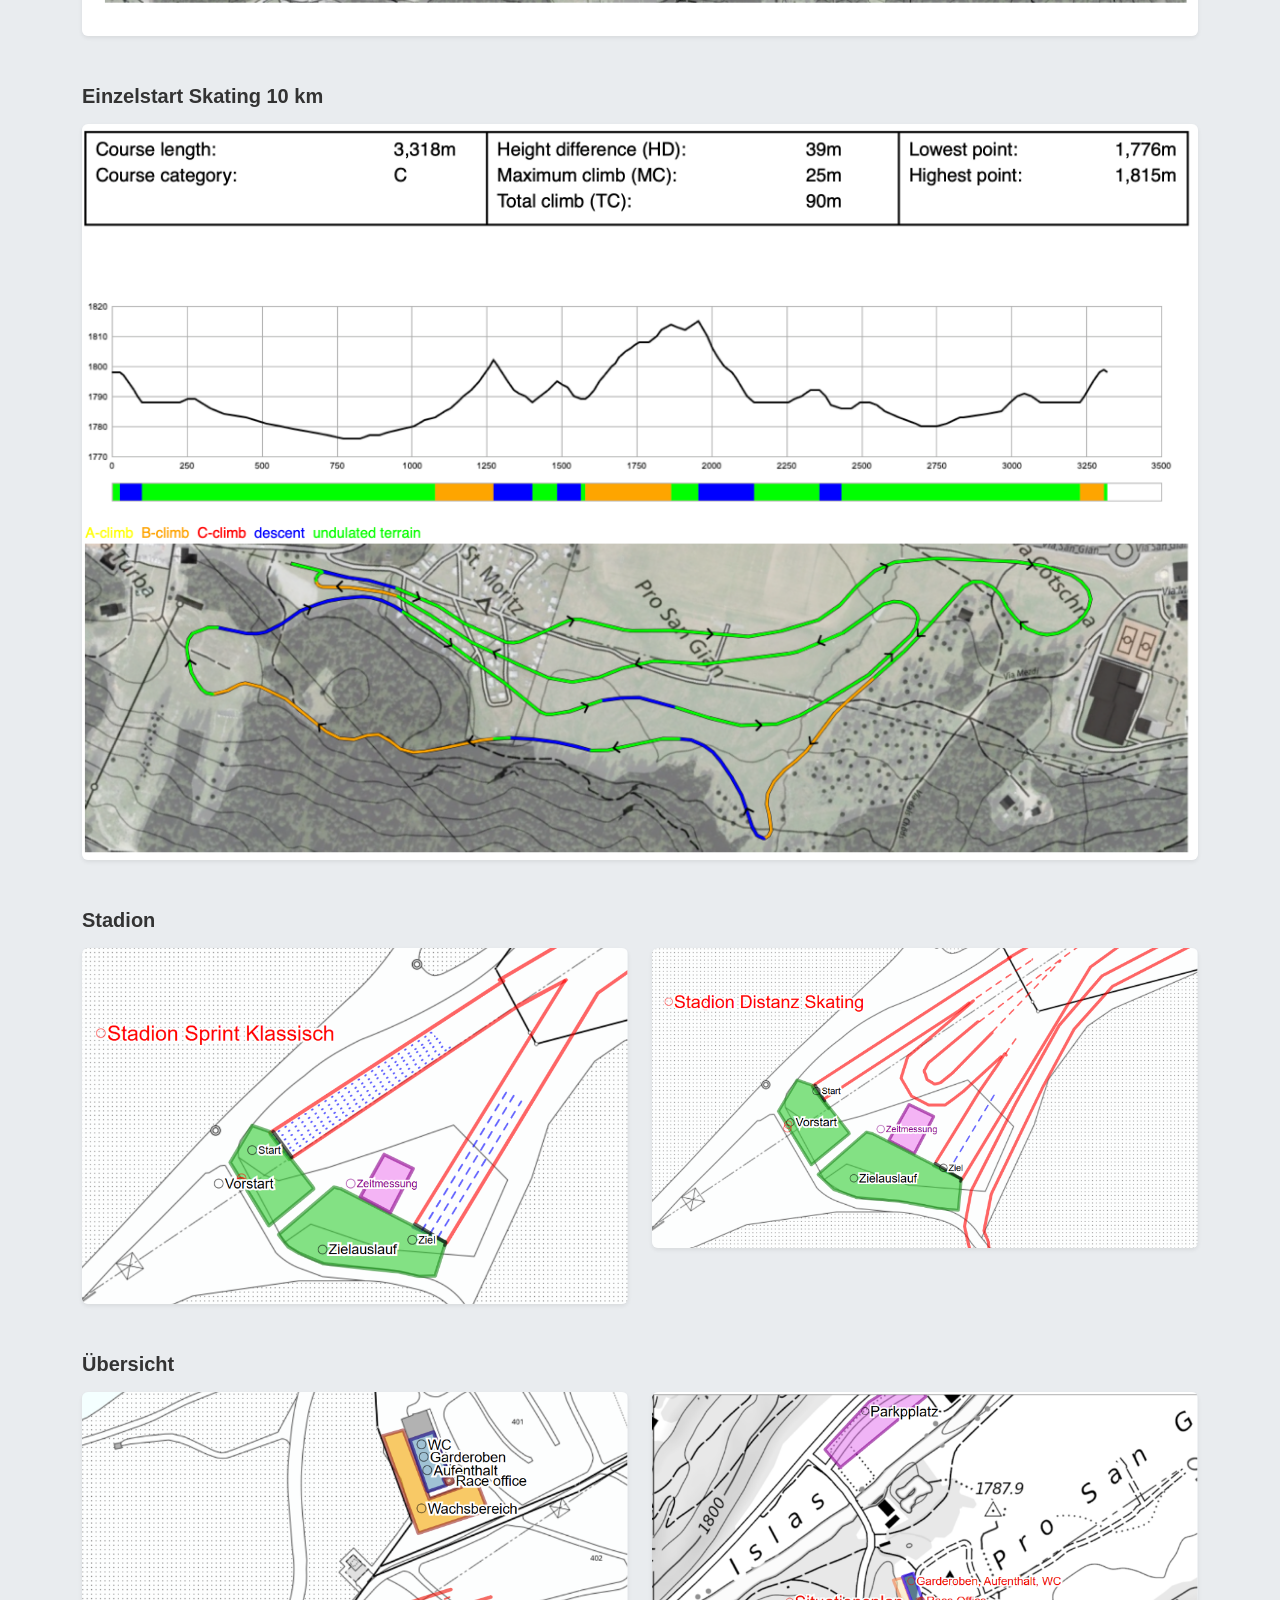
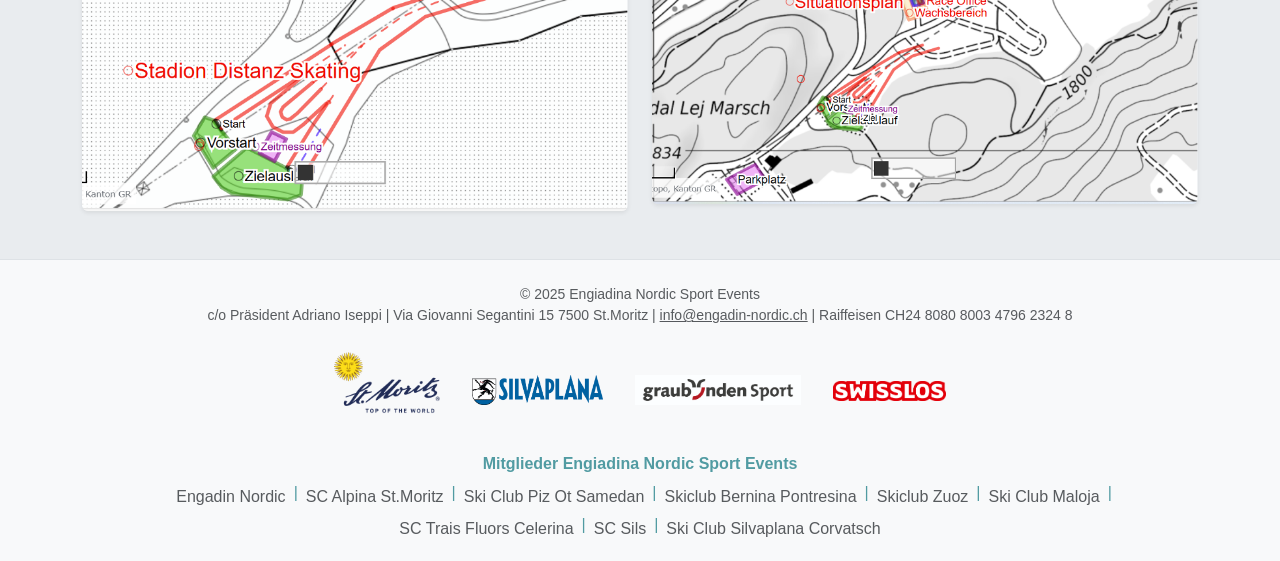
==== commit 86876500: "slight changes" ====
--- a/index.html
+++ b/index.html
@@ -23,7 +23,7 @@
   <nav class="navbar navbar-expand-lg custom-navbar navbar-dark sticky-top">
     <div class="container">
       <a class="navbar-brand d-flex align-items-center" href="#">
-        <img src="images/logo2.png" alt="Logo" height="90" class="logo flex-shrink-0">
+        <img src="images/logo2.png" alt="Engiadina Nordic Sport Events" height="90" class="logo flex-shrink-0">
         <h1 class="brand-text ms-2">Engiadina Nordic Sport Events</h1>
       </a>
       
@@ -61,7 +61,7 @@
           <p class="fs-5 mb-2"><strong>Umkleideraum:</strong> Camping St. Moritz</p>
           <p class="fs-5 mb-0">
             <strong>Anmeldung über:</strong> 
-            <a href="https://www.swiss-ski-kwo.ch" class="link-info" target="_blank">www.swiss-ski-kwo.ch</a> 
+            <a href="https://www.kwo.swiss-ski.ch" class="link-info" target="_blank">www.kwo.swiss-ski.ch</a> 
             oder non OPA-Nationen: 
             <a href="mailto:info@engadin-nordic.ch" class="link-info">info@engadin-nordic.ch</a>
           </p>
@@ -176,7 +176,8 @@
         <a href="https://www.skiclub-zuoz.ch/" class="mx-2 my-1 text-decoration-none text-muted">Skiclub Zuoz</a> |
         <p class="mx-2 my-1 text-decoration-none text-muted">Ski Club Maloja</p> |
         <p class="mx-2 my-1 text-decoration-none text-muted">SC Trais Fluors Celerina</p> |
-        <p class="mx-2 my-1 text-decoration-none text-muted">SC Sils</p>
+        <p class="mx-2 my-1 text-decoration-none text-muted">SC Sils</p> |
+        <a href="https://skiclub-corvatsch.ch/" class="mx-2 my-1 text-decoration-none text-muted">Ski Club Silvaplana Corvatsch</a>
       </div>
     </div>
 
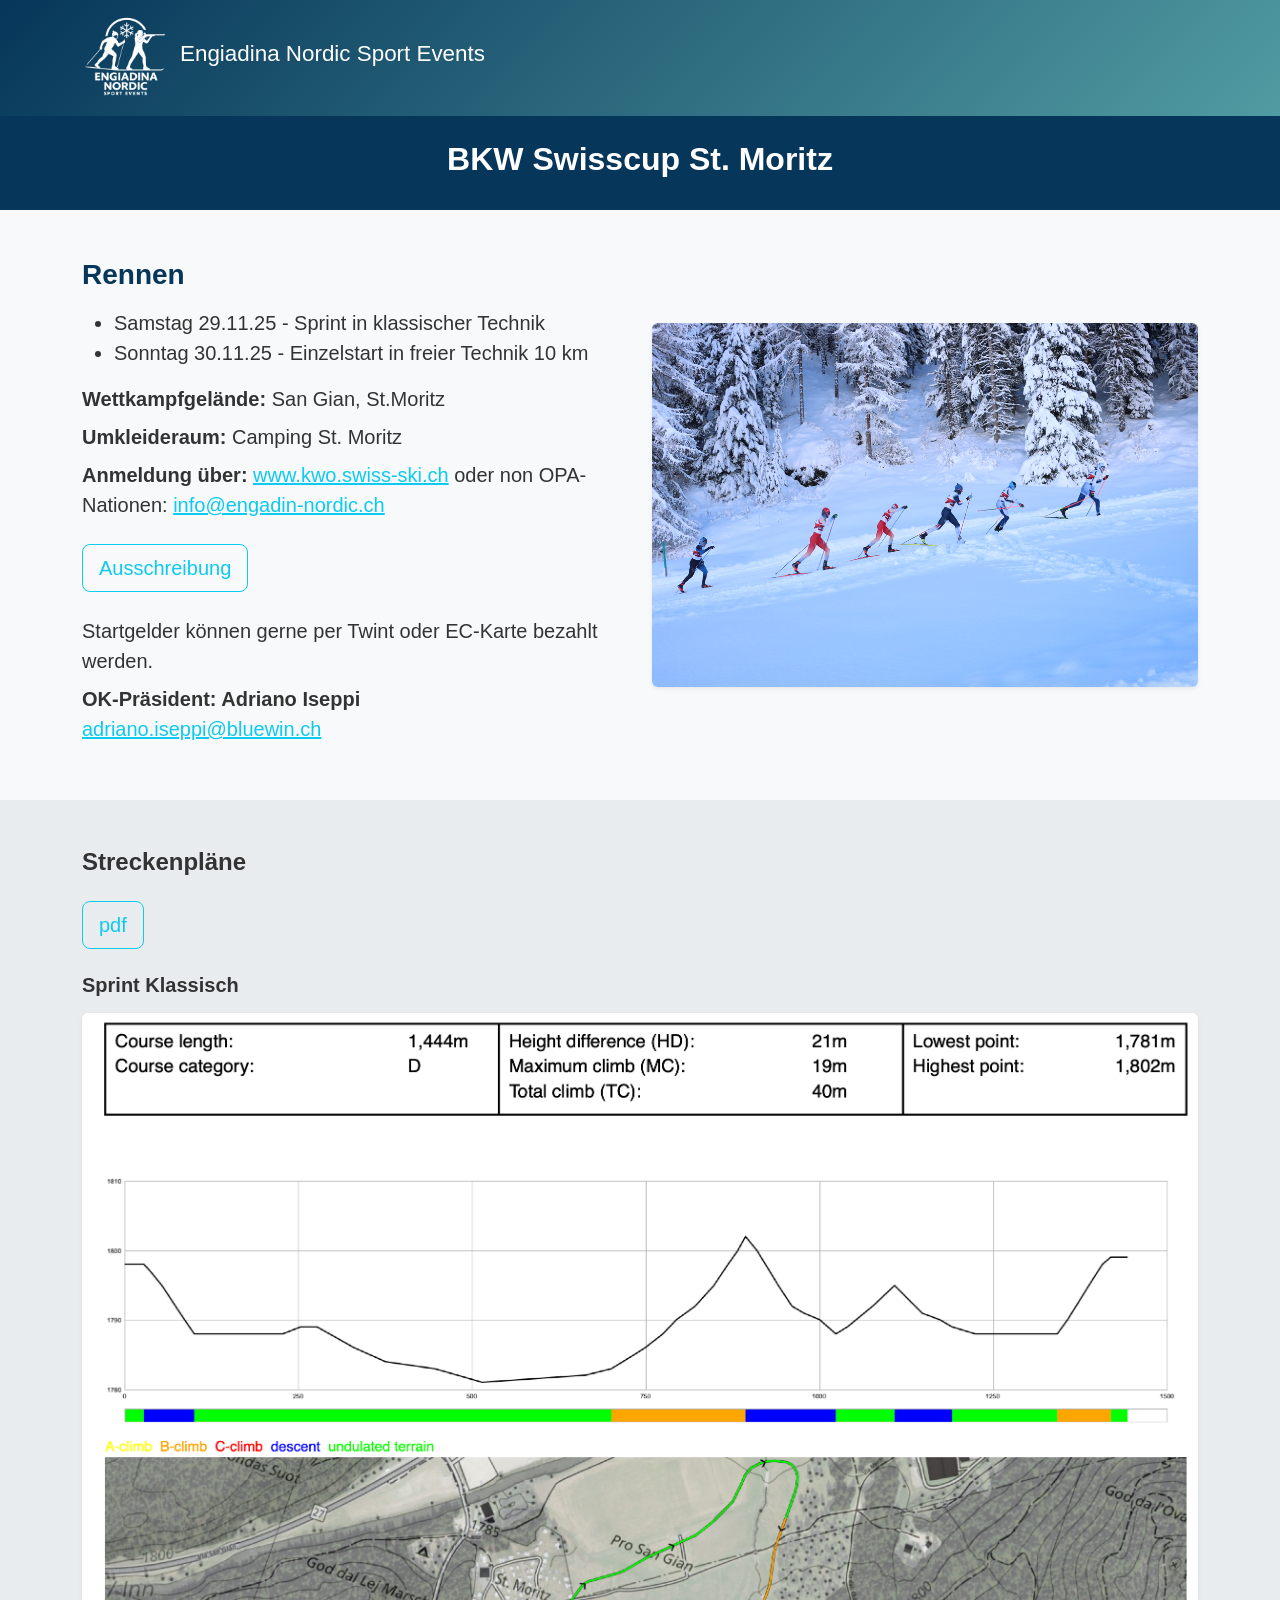
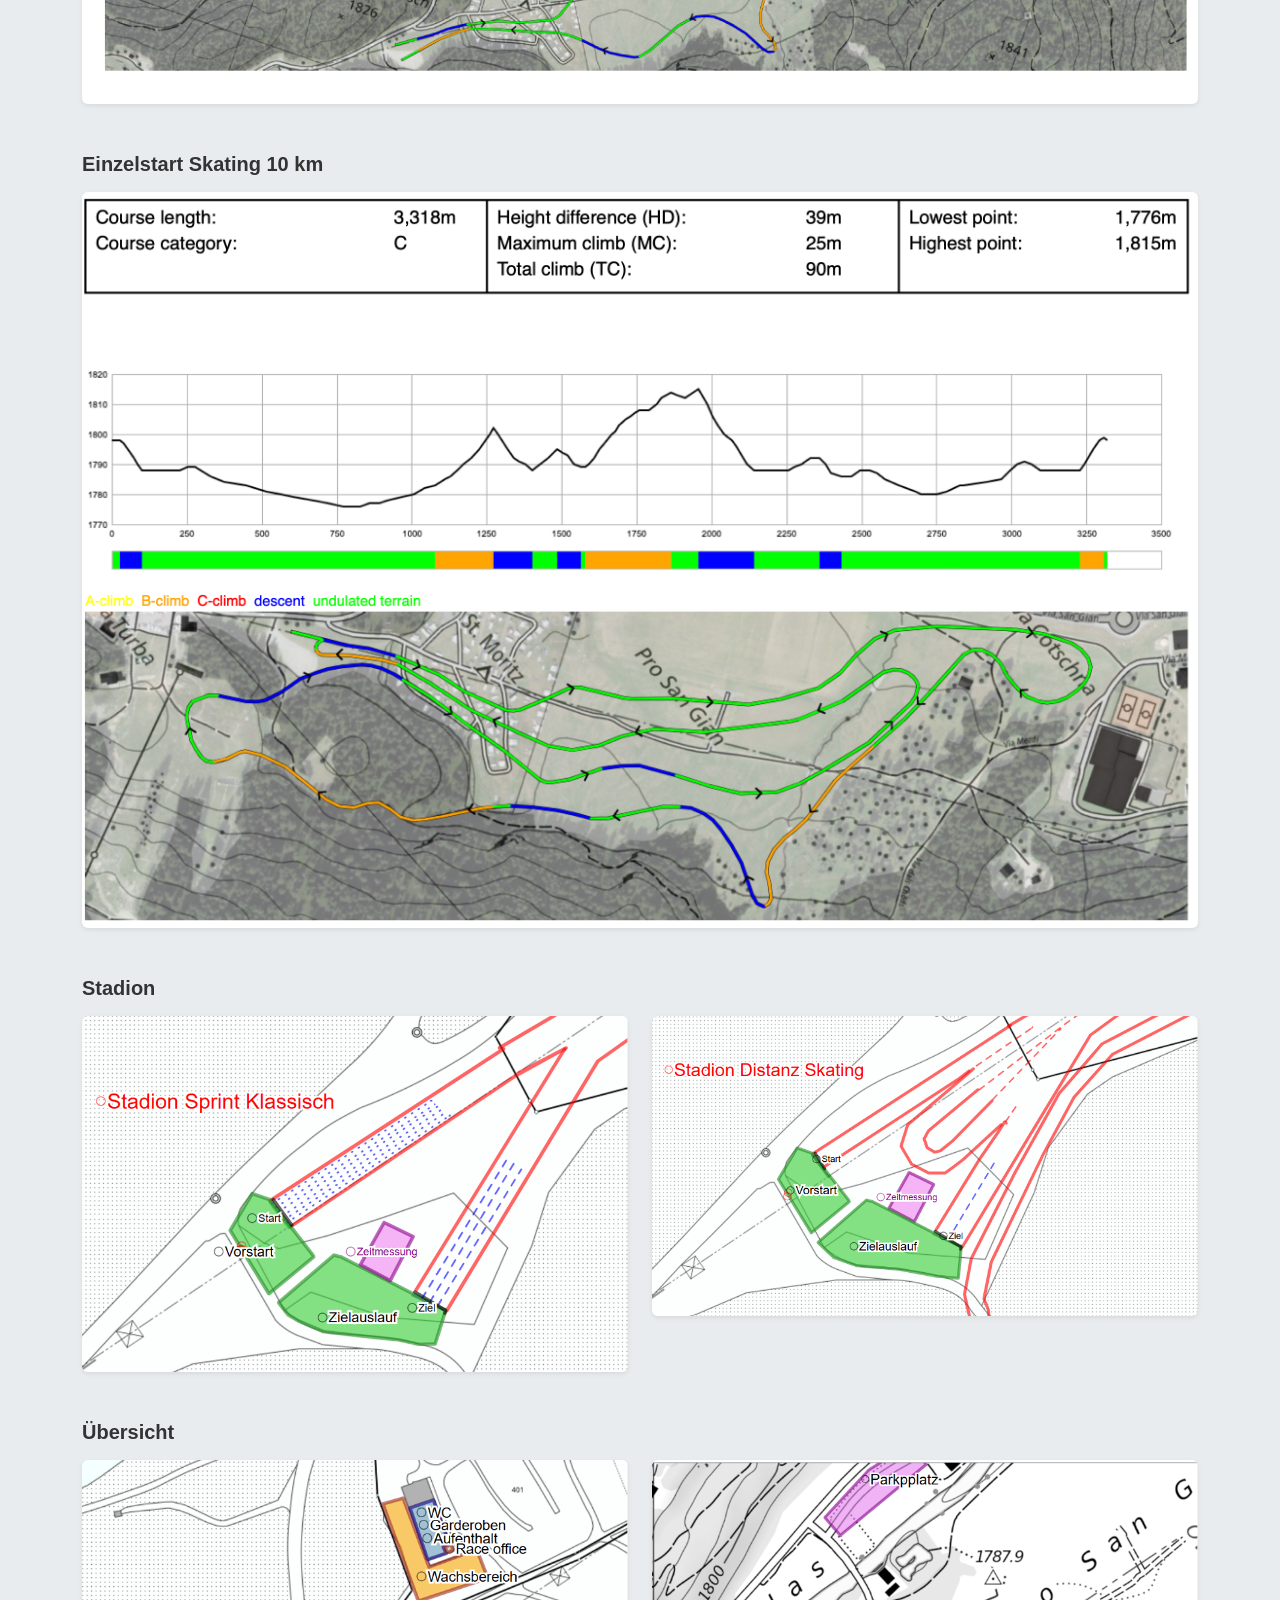
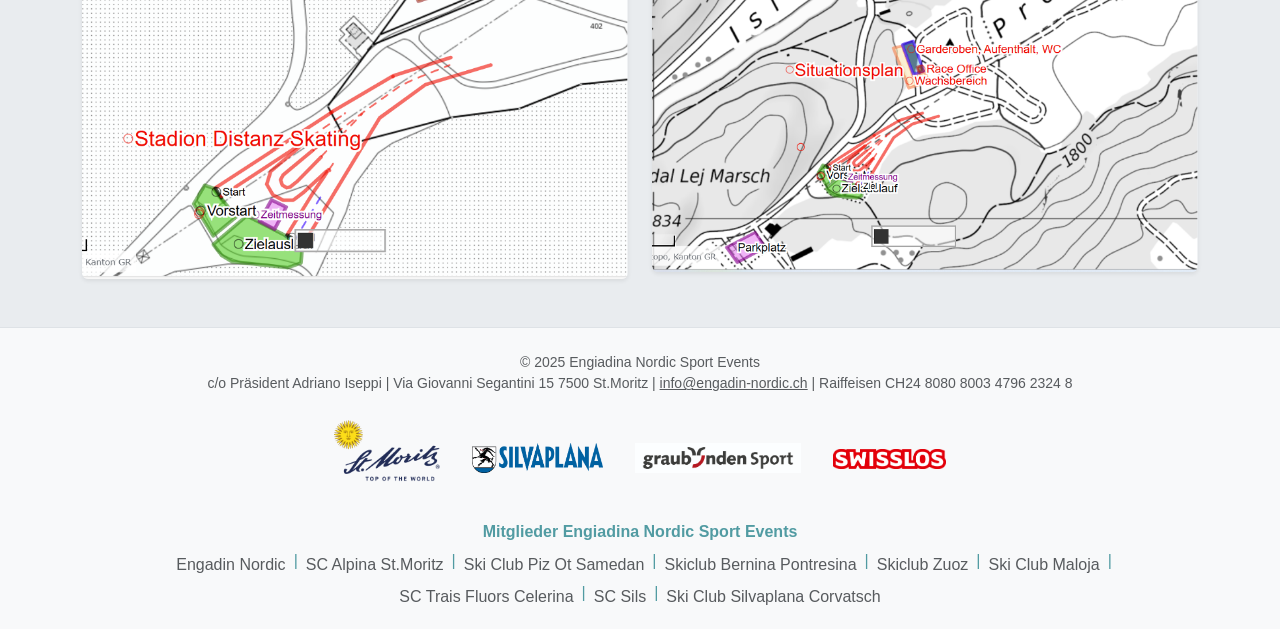
==== commit 3b5a9083: "slight changes to pdf" ====
--- a/index.html
+++ b/index.html
@@ -68,6 +68,7 @@
           <a href="files/swisscup st.moritz_auschreibung.pdf" download class="btn btn-lg btn-outline-info my-4">
             Ausschreibung
           </a>
+          <p class="fs-5 mb-2">Startgelder können gerne per Twint oder EC-Karte bezahlt werden.</p>
           <p class="fs-5 mb-2"><strong>OK-Präsident: Adriano Iseppi</strong> 
             <br> <a href="mailto:adriano.iseppi@bluewin.ch" class="link-info">adriano.iseppi@bluewin.ch</a></p>
         </div>
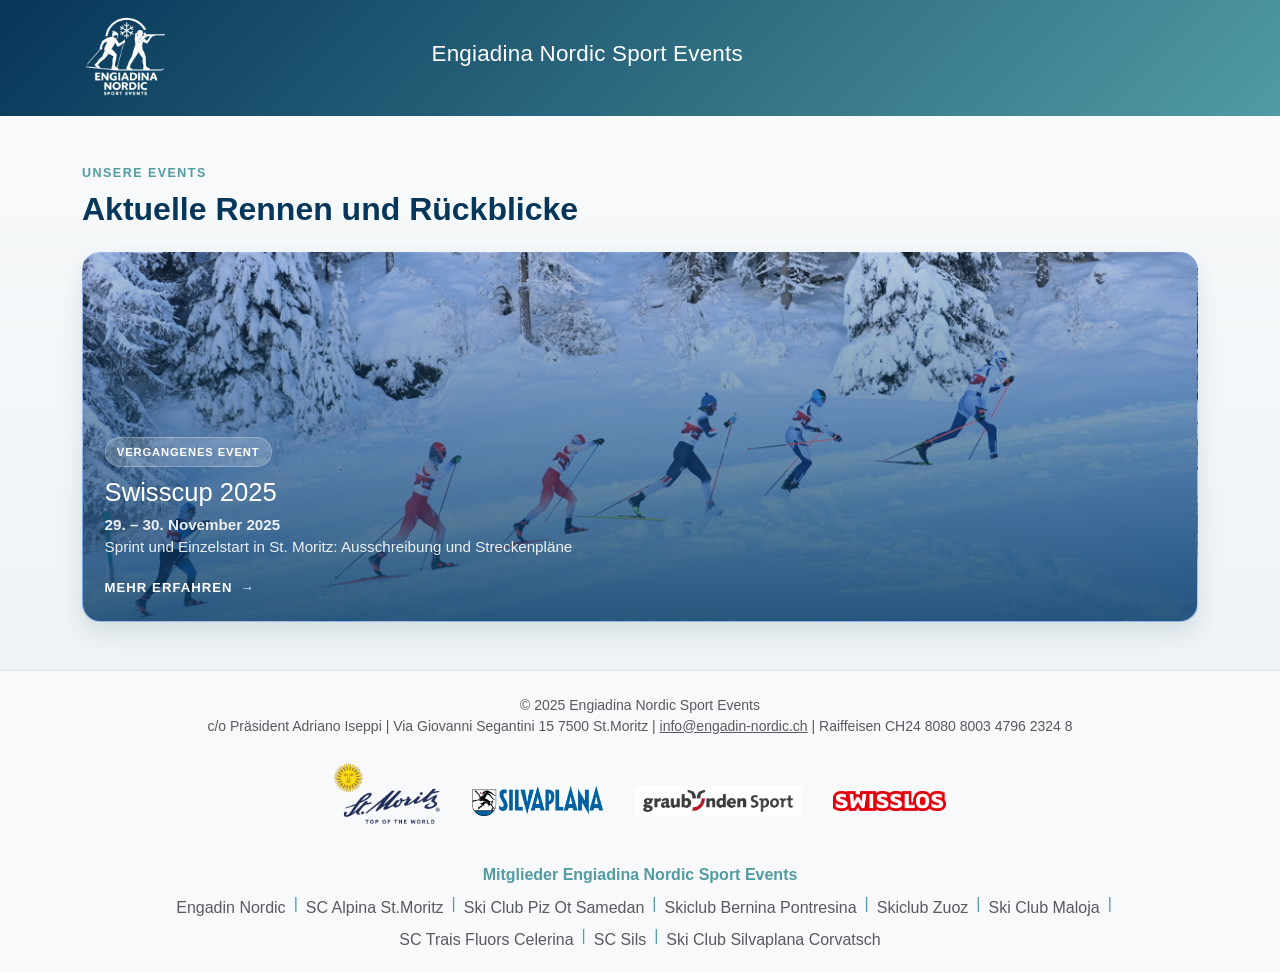
==== commit 74d24b05: "Update public homepage and SEO" ====
--- a/index.html
+++ b/index.html
@@ -11,6 +11,16 @@
   <meta property="og:site_name" content="Engiadina Nordic Sport Events">
   <meta property="og:url" content="https://en-sportevents.ch">
   <meta property="og:type" content="website">
+  <meta property="og:image" content="https://en-sportevents.ch/images/logo2.png">
+  <meta property="og:image:secure_url" content="https://en-sportevents.ch/images/logo2.png">
+  <meta property="og:image:type" content="image/png">
+  <meta property="og:image:alt" content="Engiadina Nordic Sport Events logo">
+  <meta name="twitter:card" content="summary_large_image">
+  <meta name="twitter:title" content="Engiadina Nordic Sport Events">
+  <meta name="twitter:image" content="https://en-sportevents.ch/images/logo2.png">
+  <link rel="icon" type="image/png" href="images/logo2.png">
+  <link rel="apple-touch-icon" href="images/logo2.png">
+  <link rel="shortcut icon" href="images/logo2.png">
 
   <!-- Bootstrap CSS -->
   <link href="https://cdn.jsdelivr.net/npm/bootstrap@5.3.8/dist/css/bootstrap.min.css" rel="stylesheet">
@@ -20,120 +30,28 @@
 
 <body>
   <!-- Navbar -->
-  <nav class="navbar navbar-expand-lg custom-navbar navbar-dark sticky-top">
-    <div class="container">
+  <nav class="navbar custom-navbar navbar-dark sticky-top">
+    <div class="container d-flex justify-content-between align-items-center">
       <a class="navbar-brand d-flex align-items-center" href="#">
         <img src="images/logo2.png" alt="Engiadina Nordic Sport Events" height="90" class="logo flex-shrink-0">
         <h1 class="brand-text ms-2">Engiadina Nordic Sport Events</h1>
       </a>
-      
-      <!--<button class="navbar-toggler" type="button" data-bs-toggle="collapse" data-bs-target="#navbarNav" aria-controls="navbarNav" aria-expanded="false" aria-label="Toggle navigation">
-        <span class="navbar-toggler-icon"></span>
-      </button>
-      <div class="collapse navbar-collapse justify-content-end" id="navbarNav">
-        <ul class="navbar-nav">
-          <li class="nav-item"><a class="nav-link" href="#">Mitglieder</a></li>
-          <li class="nav-item"><a class="nav-link" href="#">Sponsoren</a></li>
-          <li class="nav-item"><a class="nav-link" href="#">Kontakt</a></li>
-        </ul>
-      </div>-->
     </div>
   </nav>
 
-  <!-- Hero Section -->
-  <section class="hero-section text-center text-white">
-    <div class="container py-4">
-      <h2 class="fs-2 fw-bold mb-2">BKW Swisscup St. Moritz</h2>
+  <!-- Startseite Event-Übersicht -->
+  <section id="home" class="home-shell">
+    <div class="container py-4 py-lg-5">
+      <div class="home-heading text-center text-md-start mb-4">
+        <p class="eyebrow mb-2">Unsere Events</p>
+        <h2 class="mb-0">Aktuelle Rennen und Rückblicke</h2>
+      </div>
+      <div id="home-events" class="event-grid" aria-live="polite"></div>
     </div>
   </section>
 
-  <!-- Race Info Section -->
-  <section class="race-info">
-    <div class="container py-5">
-      <div class="row align-items-center g-4">
-        <div class="col-md-6">
-          <h3 class="fs-3 fw-semibold mb-3">Rennen</h3>
-          <ul class="fs-5">
-            <li>Samstag 29.11.25 - Sprint in klassischer Technik</li>
-            <li>Sonntag 30.11.25 - Einzelstart in freier Technik 10 km</li>
-          </ul>
-          <p class="fs-5 mb-2"><strong>Wettkampfgelände:</strong> San Gian, St.Moritz</p>
-          <p class="fs-5 mb-2"><strong>Umkleideraum:</strong> Camping St. Moritz</p>
-          <p class="fs-5 mb-0">
-            <strong>Anmeldung über:</strong> 
-            <a href="https://www.kwo.swiss-ski.ch" class="link-info" target="_blank">www.kwo.swiss-ski.ch</a> 
-            oder non OPA-Nationen: 
-            <a href="mailto:info@engadin-nordic.ch" class="link-info">info@engadin-nordic.ch</a>
-          </p>
-          <a href="files/swisscup st.moritz_auschreibung.pdf" download class="btn btn-lg btn-outline-info my-4">
-            Ausschreibung
-          </a>
-          <p class="fs-5 mb-2">Startgelder können gerne per Twint oder EC-Karte bezahlt werden.</p>
-          <p class="fs-5 mb-2"><strong>OK-Präsident: Adriano Iseppi</strong> 
-            <br> <a href="mailto:adriano.iseppi@bluewin.ch" class="link-info">adriano.iseppi@bluewin.ch</a></p>
-        </div>
-        <div class="col-md-6">
-          <img src="images/6athletes.jpeg" 
-               class="img-fluid rounded shadow-sm" 
-               alt="Athletes racing" 
-               loading="lazy">
-        </div>
-      </div>
-    </div>
-  </section>
-  <section class="bg-body-secondary">
-    <div class="container py-5">
-      <h4 class="fs-4 fw-semibold mb-4"> Streckenpläne </h4>
-      <a href="files/swisscup st.moritz_streckenplaene.pdf" download class="btn btn-lg btn-outline-info mb-4">
-        pdf
-      </a>
-        <div>
-          <h5 class="fs-5 fw-semibold mb-3">Sprint Klassisch</h5>
-          <img src="images/sprint.png" 
-               class="img-fluid rounded shadow-sm" 
-               alt="Sprint Classic Map" 
-               loading="lazy">
-        </div>
-        <div>
-          <h5 class="fs-5 fw-semibold mt-5 mb-3">Einzelstart Skating 10 km</h5>
-          <img src="images/distanz.png" 
-               class="img-fluid rounded shadow-sm" 
-               alt="Individual Skate Map" 
-               loading="lazy">
-        </div>
-        <div class="row">
-          <h5 class="fs-5 fw-semibold mt-5 mb-3">Stadion</h5>
-          <div class="col">
-            
-            <img src="images/stadion1.png" 
-                class="img-fluid rounded shadow-sm" 
-                alt="Stadionübersicht" 
-                loading="lazy">
-          </div>
-          <div class="col">
-            <img src="images/stadion2.png" 
-                class="img-fluid rounded shadow-sm" 
-                alt="Stadionübersicht" 
-                loading="lazy">
-          </div>
-        </div>
-        <div class="row">
-          <h5 class="fs-5 fw-semibold mt-5 mb-3">Übersicht</h5>
-          <div class="col">  
-            <img src="images/uebersicht1.png" 
-                class="img-fluid rounded shadow-sm" 
-                alt="Übersichtsplan" 
-                loading="lazy">
-          </div>
-          <div class="col">
-            <img src="images/uebersicht2.png" 
-                class="img-fluid rounded shadow-sm" 
-                alt="Übersichtsplan" 
-                loading="lazy">
-          </div>
-        </div>
-    </div>
-  </section>
+  <!-- Dynamischer Hauptbereich -->
+  <div id="main"></div>
 
   <!-- Footer -->
 <footer class="bg-light mt-auto pt-4 pb-3">
@@ -185,6 +103,10 @@
   </div>
 </footer>
 
+  <!-- Bootstrap JS Bundle -->
   <script src="https://cdn.jsdelivr.net/npm/bootstrap@5.3.8/dist/js/bootstrap.bundle.min.js"></script>
+  <script src="index.js"></script>
+
 </body>
 </html>
+
--- a/styles.css
+++ b/styles.css
@@ -6,22 +6,247 @@
   .navbar-brand {
     display: flex;
     align-items: center;
-    min-width: 0; /* für flex + text-overflow wichtig */
+    min-width: 0;
+    justify-content: flex-start;
+    margin-right: auto;
+    margin-left: 0;
+    width: 100%;
   }
   
   .navbar-brand .logo {
     height: 90px;
-    flex-shrink: 0.5; /* Logo bleibt gleich groß */
+    flex-shrink: 0.5;
   }
   
   .navbar-brand .brand-text {
-    flex-grow: 1;          /* Text nutzt den ganzen Platz */
-    font-size: clamp(0.9rem, 4vw, 1.4rem); /* dynamisch nach Platz */
-    white-space: nowrap;    /* oder normal, falls umbrechen erlaubt */
+    flex-grow: 1;
+    font-size: clamp(0.9rem, 4vw, 1.4rem);
+    white-space: nowrap;
     overflow: hidden;
     text-overflow: ellipsis;
-  }
-  
+    margin-top: 0.1rem;
+    letter-spacing: 0.01em;
+    margin-left: 0.28rem;
+    text-align: center;
+    transform: translateX(-10%);
+  }
+
+  .custom-navbar .container {
+    display: flex;
+    align-items: center;
+    justify-content: center;
+  }
+
+  .top-home-link {
+    color: #fff;
+    text-decoration: none;
+    font-weight: 700;
+    letter-spacing: 0.04em;
+    text-transform: uppercase;
+    font-size: 0.8rem;
+    border: 1px solid rgba(255, 255, 255, 0.35);
+    padding: 0.45rem 0.8rem;
+    border-radius: 999px;
+  }
+
+  .top-home-link:hover,
+  .top-home-link:focus {
+    color: #fff;
+    text-decoration: none;
+    opacity: 0.9;
+  }
+
+  .home-shell {
+    background: linear-gradient(180deg, #f8fafb 0%, #eef3f5 100%);
+  }
+
+  .home-heading {
+    color: #063659;
+  }
+
+  .home-heading h2 {
+    font-size: clamp(1.8rem, 2.5vw, 2.7rem);
+    line-height: 1.15;
+    font-weight: 700;
+  }
+
+  .eyebrow {
+    font-size: 0.78rem;
+    letter-spacing: 0.12em;
+    text-transform: uppercase;
+    color: #519BA2;
+    font-weight: 700;
+  }
+
+  .event-grid {
+    display: grid;
+    grid-template-columns: repeat(auto-fit, minmax(260px, 1fr));
+    gap: 1.5rem;
+  }
+
+  @media (max-width: 767.98px) {
+    .event-grid {
+      grid-template-columns: 1fr;
+      gap: 0.8rem;
+    }
+
+    .home-event,
+    .featured-event {
+      min-height: 200px;
+    }
+
+    .event-card-content {
+      padding: 1rem 1rem 0.9rem;
+    }
+
+    .event-card-content h3 {
+      font-size: 1.45rem;
+    }
+
+    .event-card-content p {
+      font-size: 0.88rem;
+    }
+
+    .navbar-brand {
+      max-width: calc(100% - 58px);
+    }
+
+    .navbar-brand .brand-text {
+      white-space: normal;
+      line-height: 1.15;
+      font-size: 0.95rem;
+    }
+
+    .navbar-brand .logo {
+      height: 62px;
+    }
+  }
+
+  .home-event {
+    position: relative;
+    display: block;
+    min-height: 240px;
+    border-radius: 18px;
+    overflow: hidden;
+    text-decoration: none;
+    color: #fff;
+    background-size: cover;
+    background-position: center;
+    border: 1px solid rgba(6, 54, 89, 0.12);
+    box-shadow: 0 10px 24px rgba(6, 54, 89, 0.12);
+    transition: transform 0.2s ease, box-shadow 0.2s ease;
+  }
+
+  .home-event::before {
+    content: "";
+    position: absolute;
+    inset: 0;
+    background: linear-gradient(180deg, rgba(6, 54, 89, 0.2), rgba(6, 54, 89, 0.78));
+  }
+
+  .home-event:hover {
+    transform: translateY(-5px);
+    box-shadow: 0 14px 28px rgba(6, 54, 89, 0.18);
+    text-decoration: none;
+    color: #fff;
+  }
+
+  .featured-event {
+    min-height: 370px;
+  }
+
+  .event-card-content {
+    position: relative;
+    z-index: 1;
+    height: 100%;
+    display: flex;
+    flex-direction: column;
+    justify-content: flex-end;
+    padding: 1.4rem 1.35rem;
+  }
+
+  .event-tag {
+    display: inline-block;
+    align-self: flex-start;
+    margin-bottom: 0.65rem;
+    padding: 0.35rem 0.7rem;
+    background: rgba(255, 255, 255, 0.18);
+    border: 1px solid rgba(255, 255, 255, 0.26);
+    border-radius: 999px;
+    font-size: 0.7rem;
+    font-weight: 700;
+    letter-spacing: 0.08em;
+    text-transform: uppercase;
+  }
+
+  .event-card-content h3 {
+    margin: 0 0 0.4rem;
+    color: #fff;
+    font-size: clamp(1.5rem, 2vw, 2.1rem);
+    line-height: 1.15;
+  }
+
+  .event-date {
+    margin: 0 0 0.5rem;
+    font-size: 0.92rem;
+    color: rgba(255, 255, 255, 0.88);
+    font-weight: 600;
+  }
+
+  .event-card-content p {
+    margin: 0;
+    color: rgba(255, 255, 255, 0.9);
+    font-size: 0.95rem;
+    line-height: 1.5;
+  }
+
+  .event-link {
+    display: inline-flex;
+    align-items: center;
+    margin-top: 1rem;
+    padding-top: 0.2rem;
+    font-size: 0.82rem;
+    letter-spacing: 0.08em;
+    text-transform: uppercase;
+    color: #fff;
+    font-weight: 700;
+  }
+
+  .event-link::after {
+    content: "→";
+    margin-left: 0.5rem;
+  }
+
+  .event-back-link {
+    display: inline-flex;
+    align-items: center;
+    justify-content: center;
+    width: 42px;
+    height: 42px;
+    border-radius: 50%;
+    background: rgba(255, 255, 255, 0.08);
+    border: 1px solid rgba(255, 255, 255, 0.35);
+    color: #fff;
+    text-decoration: none;
+    font-size: 1.3rem;
+    line-height: 1;
+    transition: background 0.2s ease, transform 0.2s ease, border-color 0.2s ease;
+  }
+
+  .event-back-link:hover {
+    color: #fff;
+    background: rgba(255, 255, 255, 0.14);
+    border-color: rgba(255, 255, 255, 0.58);
+    transform: translateY(-1px);
+    text-decoration: none;
+  }
+
+  .event-back-link::before {
+    content: "←";
+    display: inline-block;
+    line-height: 1;
+    transform: translateY(-1px);
+  }
   
   /* Hero Section */
   .hero-section {
@@ -42,14 +267,11 @@
     margin-bottom: 0.5rem;
   }
   
-  
-  
   /* Footer */
   footer {
     border-top: 1px solid #dee2e6;
   }
   
-  /* Optional — make links look neat */
   a.link-primary {
     text-decoration: none;
     font-weight: 500;
@@ -61,9 +283,9 @@
   .link-colored {
     color: #519BA2 !important;
   }
-  /* Small adjustments for spacing */
+
   body {
     font-family: 'Arial', sans-serif;
     color: #333;
   }
-  +
